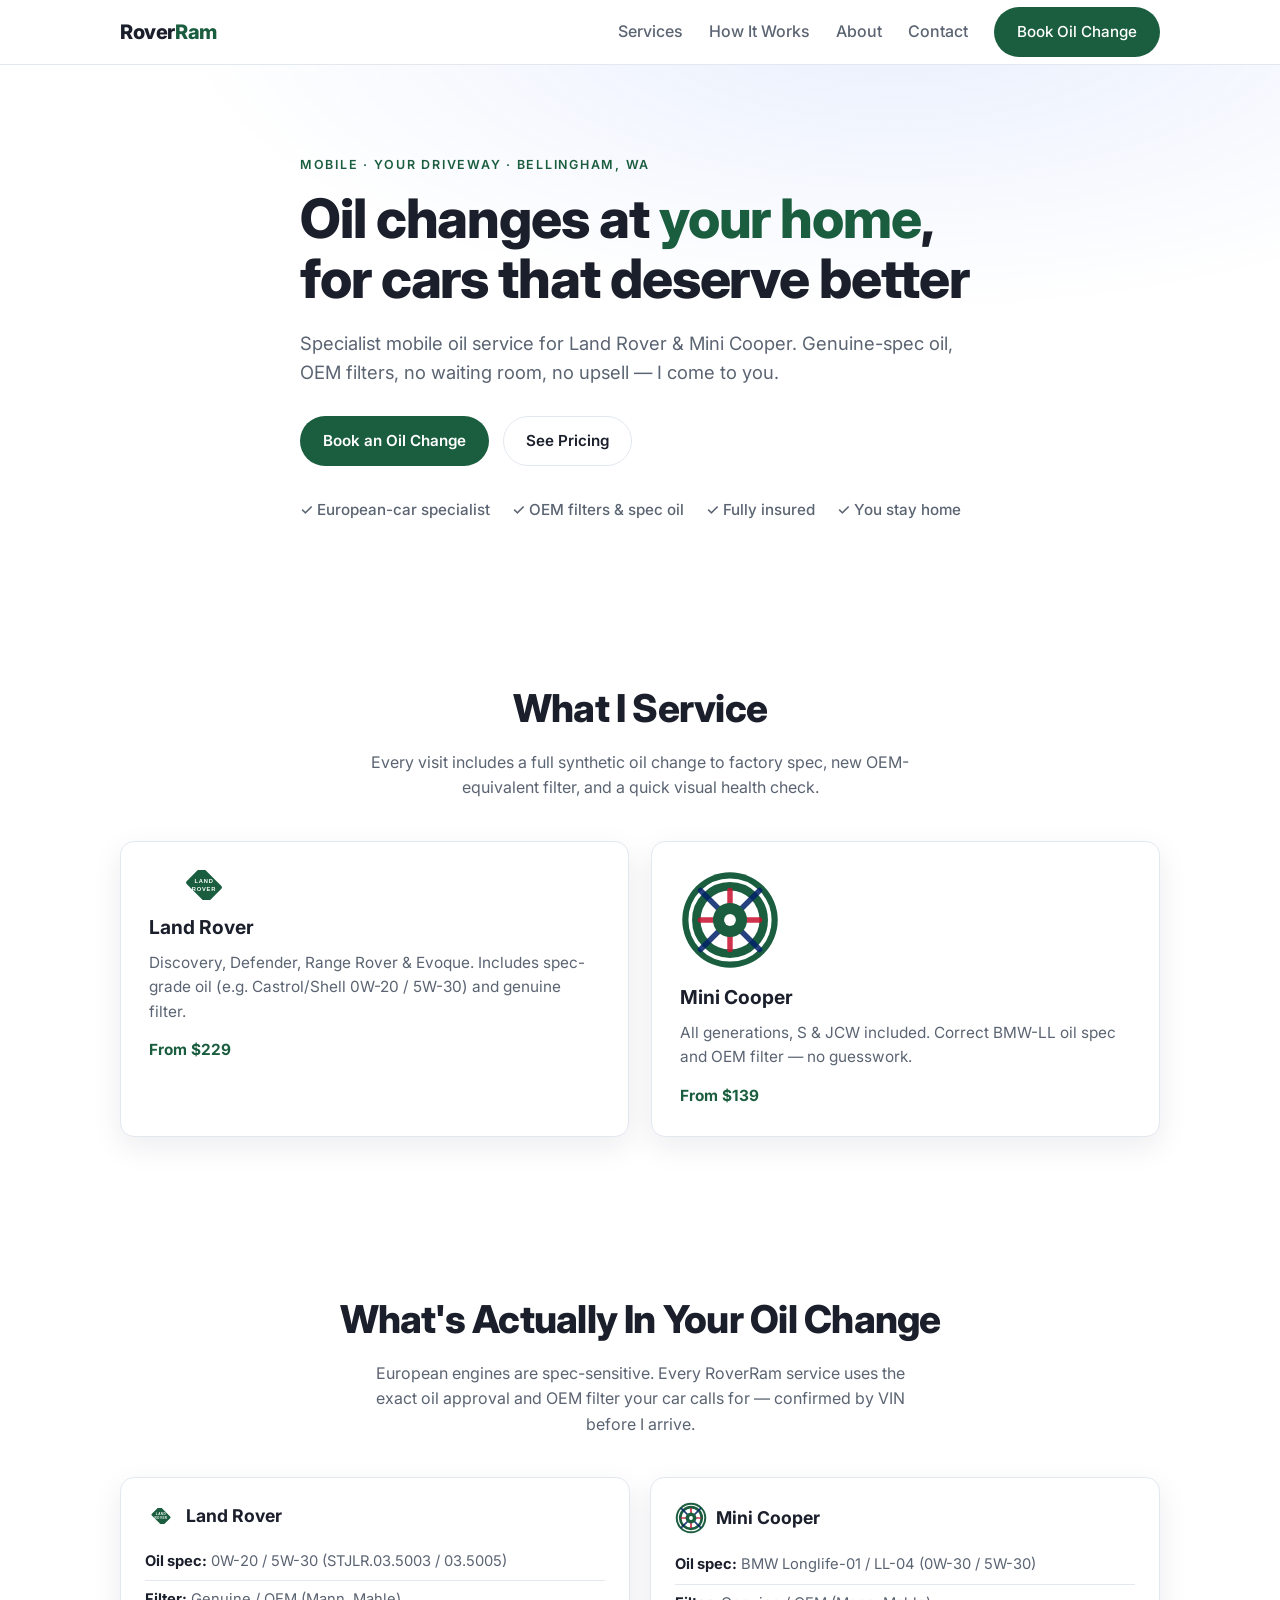
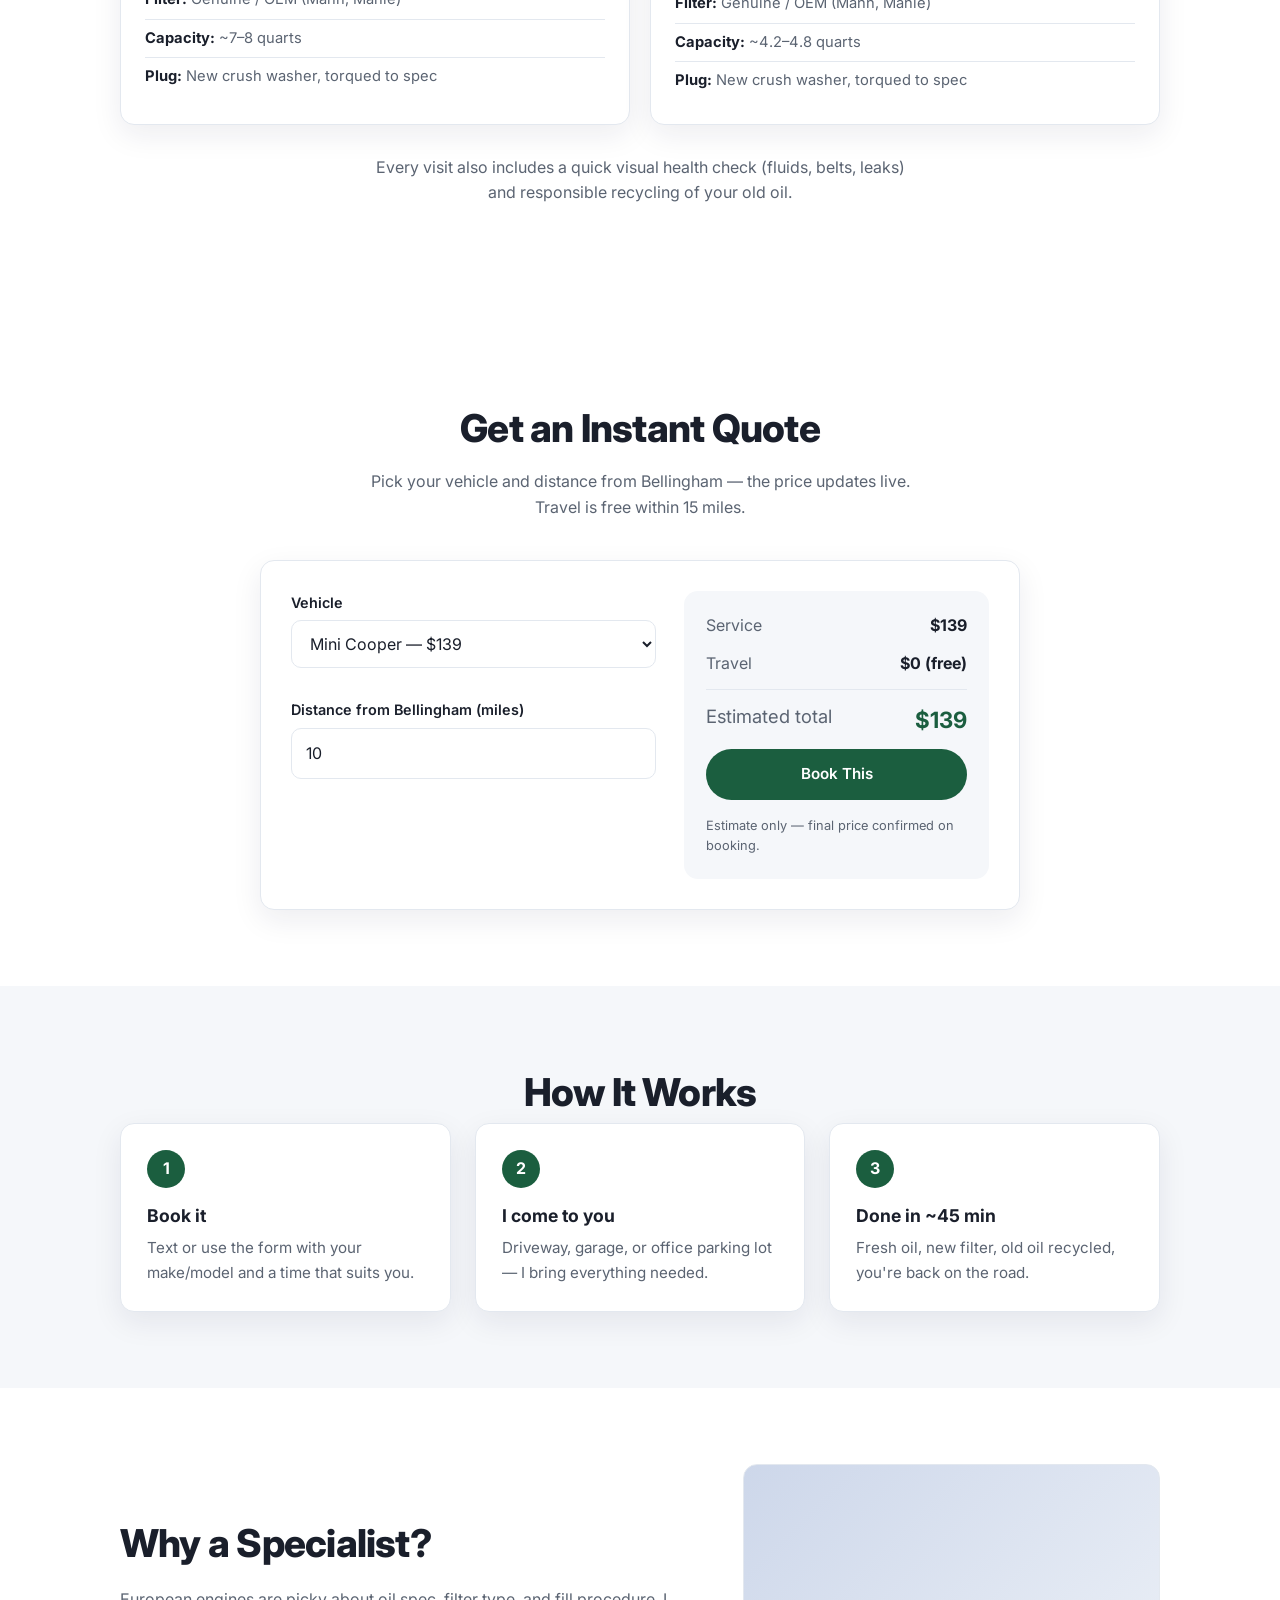
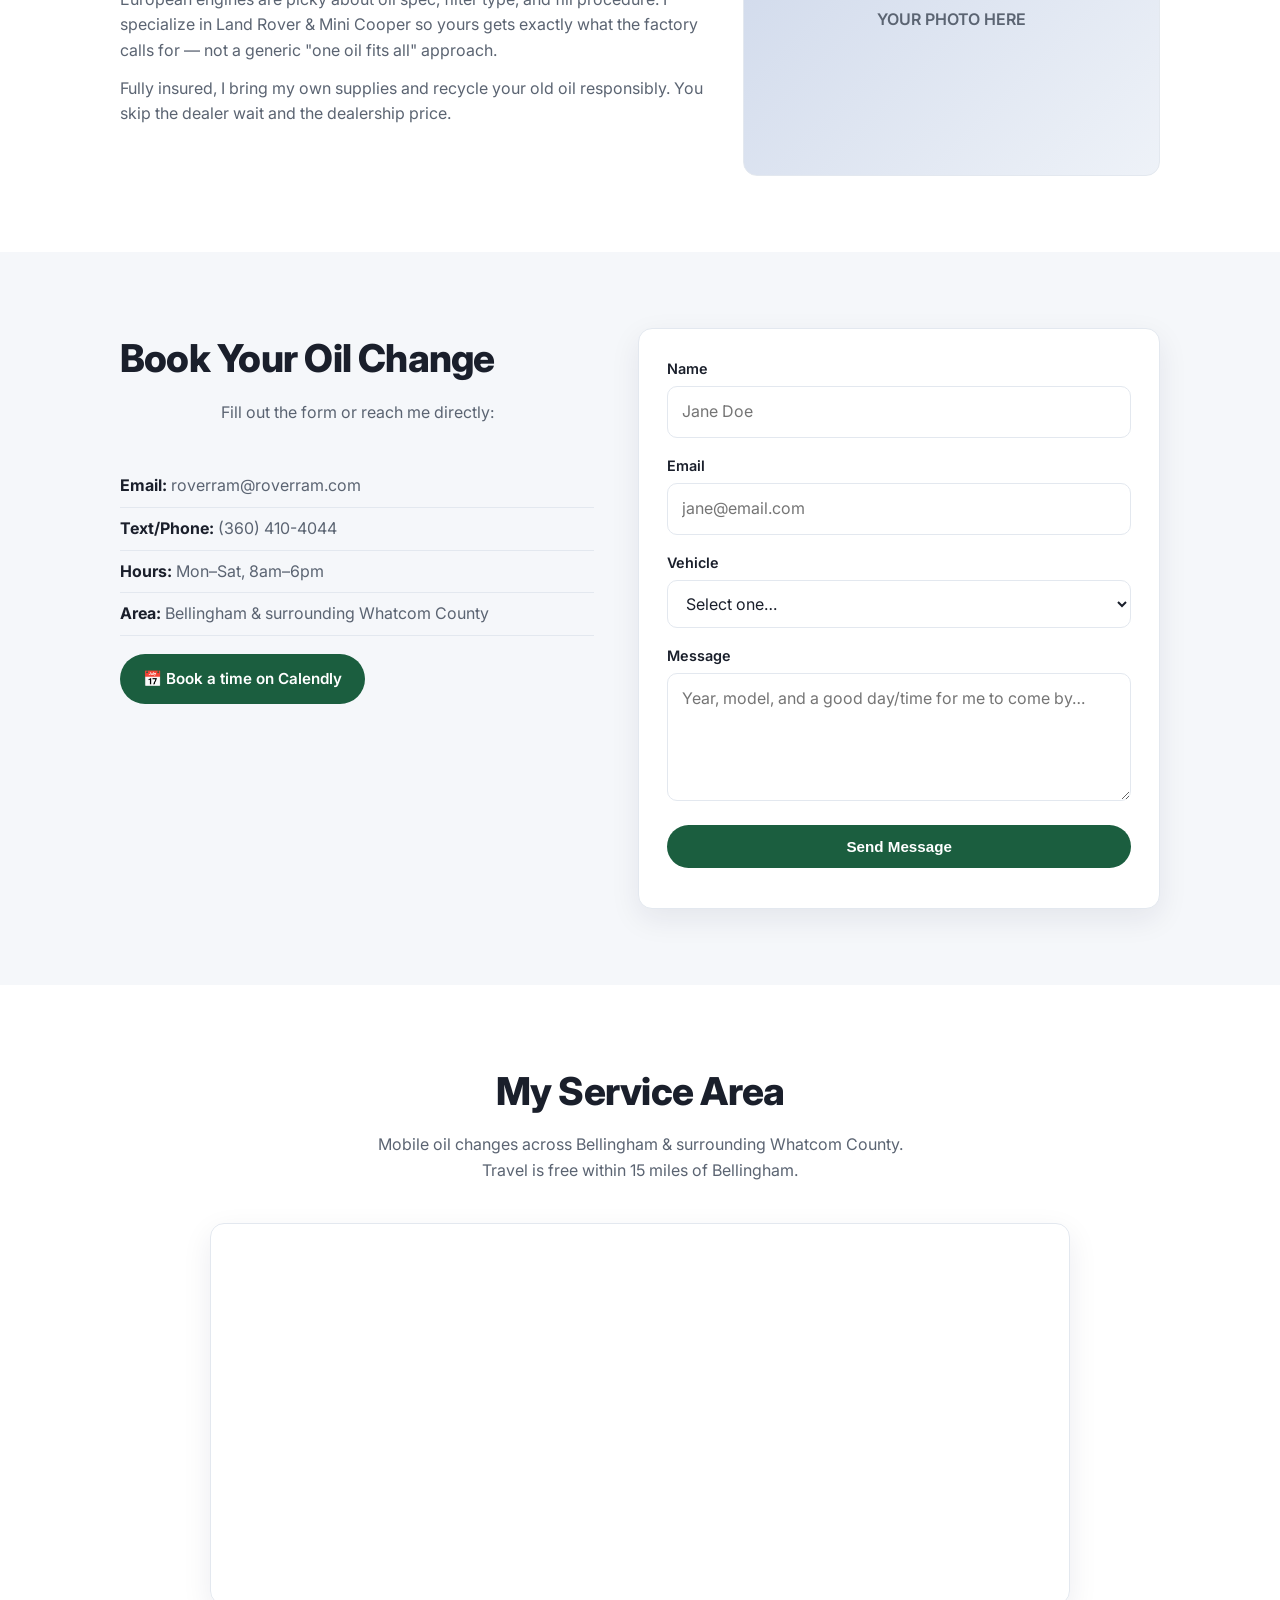
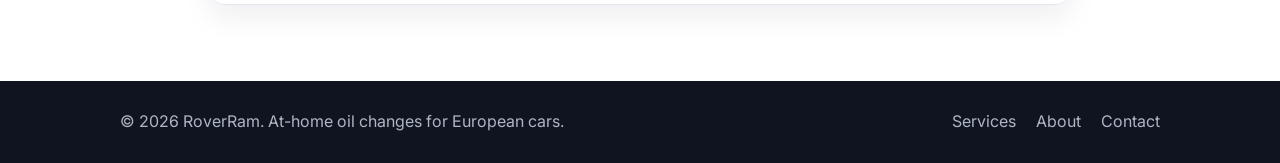
==== index.html @ b6294664 "Finish removing multi-vehicle discount" ====
<!DOCTYPE html>
<html lang="en">
<head>
  <meta charset="UTF-8" />
  <meta name="viewport" content="width=device-width, initial-scale=1.0" />
  <title>RoverRam — At-Home Oil Changes for European Cars</title>
  <meta name="description" content="RoverRam: mobile oil changes at your home or office. Specialists in Land Rover & Mini Cooper. Genuine-spec oil, OEM filters, fully insured." />
  <link rel="preconnect" href="https://fonts.googleapis.com" />
  <link rel="preconnect" href="https://fonts.gstatic.com" crossorigin />
  <link href="https://fonts.googleapis.com/css2?family=Inter:wght@400;500;600;700;800&display=swap" rel="stylesheet" />
  <link rel="stylesheet" href="assets/css/styles.css" />
</head>
<body>
  <!-- ===== Header / Nav ===== -->
  <header class="site-header" id="top">
    <nav class="nav container">
      <a href="#top" class="brand">Rover<span>Ram</span></a>
      <button class="nav-toggle" aria-label="Toggle menu" aria-expanded="false">
        <span></span><span></span><span></span>
      </button>
      <ul class="nav-links">
        <li><a href="#services">Services</a></li>
        <li><a href="#how">How It Works</a></li>
        <li><a href="#about">About</a></li>
        <li><a href="#contact">Contact</a></li>
        <li><a href="#contact" class="btn btn-primary nav-cta">Book Oil Change</a></li>
      </ul>
    </nav>
  </header>

  <!-- ===== Hero ===== -->
  <section class="hero">
    <div class="container hero-inner">
      <p class="eyebrow">Mobile · Your Driveway · Bellingham, WA</p>
      <h1>Oil changes at <span class="accent">your home</span>, for cars that deserve better</h1>
      <p class="lead">Specialist mobile oil service for Land Rover &amp; Mini Cooper. Genuine-spec oil, OEM filters, no waiting room, no upsell — I come to you.</p>
      <div class="hero-actions">
        <a href="#contact" class="btn btn-primary">Book an Oil Change</a>
        <a href="#services" class="btn btn-ghost">See Pricing</a>
      </div>
      <ul class="trust-row">
        <li>✓ European-car specialist</li>
        <li>✓ OEM filters &amp; spec oil</li>
        <li>✓ Fully insured</li>
        <li>✓ You stay home</li>
      </ul>
    </div>
  </section>

  <!-- ===== Services ===== -->
  <section id="services" class="section">
    <div class="container">
      <h2 class="section-title">What I Service</h2>
      <p class="section-sub">Every visit includes a full synthetic oil change to factory spec, new OEM-equivalent filter, and a quick visual health check.</p>
      <div class="cards">
        <article class="card">
          <div class="card-icon"><img src="assets/images/land-rover.svg" width="110" height="30" alt="" aria-hidden="true" /></div>
          <h3>Land Rover</h3>
          <p>Discovery, Defender, Range Rover &amp; Evoque. Includes spec-grade oil (e.g. Castrol/Shell 0W-20 / 5W-30) and genuine filter.</p>
          <p class="price">From $229</p>
        </article>
        <article class="card">
          <div class="card-icon"><img src="assets/images/mini-cooper.svg" width="100" height="100" alt="" aria-hidden="true" /></div>
          <h3>Mini Cooper</h3>
          <p>All generations, S &amp; JCW included. Correct BMW-LL oil spec and OEM filter — no guesswork.</p>
          <p class="price">From $139</p>
        </article>
      </div>
    </div>
  </section>

  <!-- ===== What's Included / Specs ===== -->
  <section id="specs" class="section">
    <div class="container">
      <h2 class="section-title">What's Actually In Your Oil Change</h2>
      <p class="section-sub">European engines are spec-sensitive. Every RoverRam service uses the exact oil approval and OEM filter your car calls for — confirmed by VIN before I arrive.</p>
      <div class="spec-grid">
        <div class="spec-card">
          <h3><img src="assets/images/land-rover.svg" width="32" height="16" alt="" aria-hidden="true" class="spec-logo" /> Land Rover</h3>
          <ul>
            <li><strong>Oil spec:</strong> 0W-20 / 5W-30 (STJLR.03.5003 / 03.5005)</li>
            <li><strong>Filter:</strong> Genuine / OEM (Mann, Mahle)</li>
            <li><strong>Capacity:</strong> ~7–8 quarts</li>
            <li><strong>Plug:</strong> New crush washer, torqued to spec</li>
          </ul>
        </div>
        <div class="spec-card">
          <h3><img src="assets/images/mini-cooper.svg" width="32" height="32" alt="" aria-hidden="true" class="spec-logo" /> Mini Cooper</h3>
          <ul>
            <li><strong>Oil spec:</strong> BMW Longlife-01 / LL-04 (0W-30 / 5W-30)</li>
            <li><strong>Filter:</strong> Genuine / OEM (Mann, Mahle)</li>
            <li><strong>Capacity:</strong> ~4.2–4.8 quarts</li>
            <li><strong>Plug:</strong> New crush washer, torqued to spec</li>
          </ul>
        </div>
      </div>
      <p class="section-sub" style="margin-top:30px">Every visit also includes a quick visual health check (fluids, belts, leaks) and responsible recycling of your old oil.</p>
    </div>
  </section>

  <!-- ===== Instant Quote ===== -->
  <section id="quote" class="section">
    <div class="container">
      <h2 class="section-title">Get an Instant Quote</h2>
      <p class="section-sub">Pick your vehicle and distance from Bellingham — the price updates live. Travel is free within 15 miles.</p>
      <div class="quote-box">
        <div class="quote-fields">
          <div class="field">
            <label for="qMake">Vehicle</label>
            <select id="qMake">
              <option value="mini">Mini Cooper — $139</option>
              <option value="landrover">Land Rover — $229</option>
            </select>
          </div>
          <div class="field">
            <label for="qMiles">Distance from Bellingham (miles)</label>
            <input type="number" id="qMiles" min="0" step="1" value="10" />
          </div>
        </div>
        <div class="quote-result">
          <div class="quote-line"><span>Service</span><span id="qService">$139</span></div>
          <div class="quote-line"><span>Travel</span><span id="qTravel">$0</span></div>
          <div class="quote-line quote-total"><span>Estimated total</span><span id="qTotal">$139</span></div>
          <a href="#contact" class="btn btn-primary full" id="qBook">Book This</a>
          <p class="quote-note">Estimate only — final price confirmed on booking.</p>
        </div>
      </div>
    </div>
  </section>

  <!-- ===== How It Works ===== -->
  <section id="how" class="section section-alt">
    <div class="container">
      <h2 class="section-title">How It Works</h2>
      <ol class="steps">
        <li><span class="step-num">1</span><h3>Book it</h3><p>Text or use the form with your make/model and a time that suits you.</p></li>
        <li><span class="step-num">2</span><h3>I come to you</h3><p>Driveway, garage, or office parking lot — I bring everything needed.</p></li>
        <li><span class="step-num">3</span><h3>Done in ~45 min</h3><p>Fresh oil, new filter, old oil recycled, you're back on the road.</p></li>
      </ol>
    </div>
  </section>

  <!-- ===== About ===== -->
  <section id="about" class="section">
    <div class="container about-inner">
      <div class="about-text">
        <h2 class="section-title left">Why a Specialist?</h2>
        <p>European engines are picky about oil spec, filter type, and fill procedure. I specialize in Land Rover &amp; Mini Cooper so yours gets exactly what the factory calls for — not a generic "one oil fits all" approach.</p>
        <p>Fully insured, I bring my own supplies and recycle your old oil responsibly. You skip the dealer wait and the dealership price.</p>
      </div>
      <div class="about-photo" aria-hidden="true">YOUR PHOTO HERE</div>
    </div>
  </section>

  <!-- ===== Contact ===== -->
  <section id="contact" class="section section-alt">
    <div class="container contact-inner">
      <div class="contact-info">
        <h2 class="section-title left">Book Your Oil Change</h2>
        <p class="section-sub">Fill out the form or reach me directly:</p>
        <ul class="contact-list">
          <li><strong>Email:</strong> roverram@roverram.com</li>
          <li><strong>Text/Phone:</strong> (360) 410-4044</li>
          <li><strong>Hours:</strong> Mon–Sat, 8am–6pm</li>
          <li><strong>Area:</strong> Bellingham &amp; surrounding Whatcom County</li>
        </ul>
        <a class="btn btn-primary book-btn" href="https://calendly.com/roverram-roverram/60mins" target="_blank" rel="noopener">📅 Book a time on Calendly</a>
      </div>

      <form class="contact-form" id="contactForm" name="contact" method="POST" action="/success.html" data-netlify="true" netlify-honeypot="bot-field" novalidate>
        <input type="hidden" name="form-name" value="contact" />
        <!-- Honeypot: hidden spam trap (Netlify bot-field). Humans never see/fill it. -->
        <div class="field hp" aria-hidden="true">
          <label for="bot-field">Leave this blank</label>
          <input type="text" id="bot-field" name="bot-field" tabindex="-1" autocomplete="off" />
        </div>
        <div class="field">
          <label for="name">Name</label>
          <input type="text" id="name" name="name" required placeholder="Jane Doe" />
        </div>
        <div class="field">
          <label for="email">Email</label>
          <input type="email" id="email" name="email" required placeholder="jane@email.com" />
        </div>
        <div class="field">
          <label for="service">Vehicle</label>
          <select id="service" name="service">
            <option value="">Select one…</option>
            <option>Land Rover</option>
            <option>Mini Cooper</option>
            <option>Audi</option>
            <option>Porsche</option>
            <option>Not sure / Other</option>
          </select>
        </div>
        <div class="field">
          <label for="message">Message</label>
          <textarea id="message" name="message" rows="4" required placeholder="Year, model, and a good day/time for me to come by…"></textarea>
        </div>
        <button type="submit" class="btn btn-primary full">Send Message</button>
        <p class="form-status" id="formStatus" role="status"></p>
      </form>
    </div>
  </section>

  <!-- ===== Service Area Map ===== -->
  <section class="section">
    <div class="container">
      <h2 class="section-title">My Service Area</h2>
      <p class="section-sub">Mobile oil changes across Bellingham &amp; surrounding Whatcom County. Travel is free within 15 miles of Bellingham.</p>
      <div class="map-wrap">
        <iframe
          title="RoverRam service area — Bellingham, WA"
          src="https://www.google.com/maps?q=Bellingham,+WA&z=10&output=embed"
          loading="lazy"
          referrerpolicy="no-referrer-when-downgrade"
          allowfullscreen>
        </iframe>
      </div>
    </div>
  </section>

  <!-- ===== Footer ===== -->
  <footer class="site-footer">
    <div class="container footer-inner">
      <p>© <span id="year"></span> RoverRam. At-home oil changes for European cars.</p>
      <ul class="footer-links">
        <li><a href="#services">Services</a></li>
        <li><a href="#about">About</a></li>
        <li><a href="#contact">Contact</a></li>
      </ul>
    </div>
  </footer>

  <script src="assets/js/main.js"></script>
</body>
</html>
---- assets/css/styles.css ----
/* =========================================================
   Config — change these to rebrand the whole site at once
   ========================================================= */
:root {
  --bg: #ffffff;
  --bg-alt: #f5f7fa;
  --text: #1a1f2b;
  --muted: #5b6472;
  --accent: #1b5e3f;        /* British racing green — primary brand color */
  --accent-dark: #14432d;
  --border: #e3e8ef;
  --radius: 14px;
  --shadow: 0 10px 30px rgba(20, 30, 60, 0.08);
  --maxw: 1080px;
}

/* ===================== Base ===================== */
* { box-sizing: border-box; margin: 0; padding: 0; }
html { scroll-behavior: smooth; }
body {
  font-family: 'Inter', system-ui, -apple-system, Segoe UI, Roboto, sans-serif;
  color: var(--text);
  background: var(--bg);
  line-height: 1.6;
  -webkit-font-smoothing: antialiased;
}
.container { width: 100%; max-width: var(--maxw); margin: 0 auto; padding: 0 20px; }
a { color: inherit; text-decoration: none; }
img { max-width: 100%; display: block; }

/* Honeypot — visually hidden, traps spam bots */
.field.hp { position: absolute; left: -9999px; width: 1px; height: 1px; overflow: hidden; }
.btn {
  display: inline-block;
  padding: 12px 22px;
  border-radius: 999px;
  font-weight: 600;
  font-size: 0.95rem;
  cursor: pointer;
  border: 1px solid transparent;
  transition: transform .15s ease, background .15s ease, box-shadow .15s ease;
}
.btn:hover { transform: translateY(-1px); }
.btn-primary { background: var(--accent); color: #fff; }
.btn-primary:hover { background: var(--accent-dark); }
.btn-ghost { background: transparent; border-color: var(--border); color: var(--text); }
.btn-ghost:hover { border-color: var(--accent); color: var(--accent); }
.btn.full { width: 100%; text-align: center; }

/* ===================== Header / Nav ===================== */
.site-header {
  position: sticky; top: 0; z-index: 50;
  background: rgba(255,255,255,0.85);
  backdrop-filter: blur(10px);
  border-bottom: 1px solid var(--border);
}
.nav { display: flex; align-items: center; justify-content: space-between; height: 64px; }
.brand { font-weight: 800; font-size: 1.25rem; letter-spacing: -0.02em; }
.brand span { color: var(--accent); }
.nav-links { display: flex; align-items: center; gap: 26px; list-style: none; }
.nav-links a { font-weight: 500; color: var(--muted); }
.nav-links a:hover { color: var(--text); }
.nav-cta { color: #fff !important; }
.nav-toggle { display: none; flex-direction: column; gap: 5px; background: none; border: 0; cursor: pointer; padding: 8px; }
.nav-toggle span { width: 24px; height: 2px; background: var(--text); border-radius: 2px; transition: .2s; }

/* ===================== Hero ===================== */
.hero {
  padding: 90px 0 80px;
  background: radial-gradient(1200px 500px at 70% -10%, rgba(37,99,235,0.10), transparent 60%), var(--bg);
}
.hero-inner { max-width: 720px; }
.eyebrow { text-transform: uppercase; letter-spacing: .14em; font-size: .78rem; font-weight: 600; color: var(--accent); margin-bottom: 14px; }
.hero h1 { font-size: clamp(2.1rem, 5vw, 3.4rem); line-height: 1.1; letter-spacing: -0.02em; font-weight: 800; }
.hero h1 .accent { color: var(--accent); }
.lead { font-size: 1.15rem; color: var(--muted); margin: 20px 0 28px; }
.hero-actions { display: flex; gap: 14px; flex-wrap: wrap; }
.trust-row { display: flex; gap: 22px; flex-wrap: wrap; list-style: none; margin-top: 32px; color: var(--muted); font-weight: 500; font-size: .95rem; }

/* ===================== Sections ===================== */
.section { padding: 76px 0; }
.section-alt { background: var(--bg-alt); }
.section-title { font-size: clamp(1.7rem, 3.5vw, 2.4rem); font-weight: 800; letter-spacing: -0.02em; text-align: center; }
.section-title.left { text-align: left; }
.section-sub { text-align: center; color: var(--muted); margin: 10px auto 40px; max-width: 560px; }

/* ===================== Cards ===================== */
.cards { display: grid; grid-template-columns: repeat(auto-fit, minmax(250px, 1fr)); gap: 22px; }
.card {
  background: var(--bg); border: 1px solid var(--border); border-radius: var(--radius);
  padding: 28px; box-shadow: var(--shadow); transition: transform .15s ease;
}
.card:hover { transform: translateY(-4px); }
.card-icon { font-size: 1.8rem; margin-bottom: 12px; }
.card h3 { font-size: 1.2rem; margin-bottom: 8px; }
.card p { color: var(--muted); font-size: .96rem; }
.card .price { margin-top: 14px; font-weight: 700; color: var(--accent); }

/* ===================== Specs ===================== */
.spec-grid { display: grid; grid-template-columns: repeat(auto-fit, minmax(240px, 1fr)); gap: 20px; }
.spec-card { background: var(--bg); border: 1px solid var(--border); border-radius: var(--radius); padding: 24px; box-shadow: var(--shadow); }
.spec-card h3 { font-size: 1.1rem; margin-bottom: 12px; display: flex; align-items: center; gap: 9px; }
.spec-card h3 .spec-logo { flex-shrink: 0; }
.spec-card ul { list-style: none; }
.spec-card li { padding: 7px 0; border-bottom: 1px solid var(--border); font-size: .92rem; color: var(--muted); }
.spec-card li:last-child { border-bottom: 0; }
.spec-card strong { color: var(--text); }

/* ===================== Quote ===================== */
.quote-box {
  display: grid; grid-template-columns: 1.2fr 1fr; gap: 28px;
  max-width: 760px; margin: 0 auto;
  background: var(--bg); border: 1px solid var(--border); border-radius: var(--radius);
  padding: 30px; box-shadow: var(--shadow);
}
.quote-fields { display: flex; flex-direction: column; gap: 14px; }
.field-check { display: flex; align-items: center; gap: 10px; }
.field-check input { width: auto; }
.field-check label { margin: 0; font-weight: 500; }
.quote-result { background: var(--bg-alt); border-radius: var(--radius); padding: 22px; display: flex; flex-direction: column; gap: 12px; }
.quote-line { display: flex; justify-content: space-between; font-size: 1rem; color: var(--muted); }
.quote-line span:last-child { font-weight: 700; color: var(--text); }
.quote-total { border-top: 1px solid var(--border); padding-top: 12px; font-size: 1.15rem; }
.quote-total span:last-child { color: var(--accent); font-size: 1.4rem; }
.quote-note { font-size: .8rem; color: var(--muted); margin-top: 4px; }

.book-btn { display: inline-block; margin-top: 18px; }

/* ===================== Map ===================== */
.map-wrap { max-width: 860px; margin: 0 auto; border-radius: var(--radius); overflow: hidden; box-shadow: var(--shadow); border: 1px solid var(--border); }
.map-wrap iframe { display: block; width: 100%; height: 380px; border: 0; }
.steps { list-style: none; display: grid; grid-template-columns: repeat(auto-fit, minmax(220px, 1fr)); gap: 24px; counter-reset: step; }
.steps li { background: var(--bg); border: 1px solid var(--border); border-radius: var(--radius); padding: 26px; box-shadow: var(--shadow); }
.step-num { display: inline-flex; align-items: center; justify-content: center; width: 38px; height: 38px; border-radius: 50%; background: var(--accent); color: #fff; font-weight: 700; margin-bottom: 14px; }
.steps h3 { font-size: 1.1rem; margin-bottom: 6px; }
.steps p { color: var(--muted); font-size: .95rem; }

/* ===================== About ===================== */
.about-inner { display: grid; grid-template-columns: 1.4fr 1fr; gap: 40px; align-items: center; }
.about-text p { color: var(--muted); margin-top: 12px; }
.about-photo { aspect-ratio: 4/3; border-radius: var(--radius); background: linear-gradient(135deg, #cdd7ea, #eef2f8); border: 1px solid var(--border); display: flex; align-items: center; justify-content: center; color: var(--muted); font-weight: 600; }

/* ===================== Contact ===================== */
.contact-inner { display: grid; grid-template-columns: 1fr 1.1fr; gap: 44px; align-items: start; }
.contact-list { list-style: none; margin-top: 18px; }
.contact-list li { padding: 8px 0; border-bottom: 1px solid var(--border); color: var(--muted); }
.contact-list strong { color: var(--text); }
.contact-form { background: var(--bg); border: 1px solid var(--border); border-radius: var(--radius); padding: 28px; box-shadow: var(--shadow); }
.field { margin-bottom: 16px; }
.field label { display: block; font-weight: 600; font-size: .9rem; margin-bottom: 6px; }
.field input, .field select, .field textarea {
  width: 100%; padding: 12px 14px; border: 1px solid var(--border); border-radius: 10px;
  font: inherit; color: var(--text); background: #fff; transition: border-color .15s ease, box-shadow .15s ease;
}
.field input:focus, .field select:focus, .field textarea:focus { outline: none; border-color: var(--accent); box-shadow: 0 0 0 3px rgba(37,99,235,0.15); }
.form-status { margin-top: 12px; font-size: .9rem; font-weight: 600; }
.form-status.ok { color: #15803d; }
.form-status.err { color: #b91c1c; }

/* ===================== Footer ===================== */
.site-footer { background: #0f1420; color: #aeb6c4; padding: 28px 0; }
.footer-inner { display: flex; justify-content: space-between; align-items: center; flex-wrap: wrap; gap: 12px; }
.footer-links { list-style: none; display: flex; gap: 20px; }
.footer-links a:hover { color: #fff; }

/* ===================== Responsive ===================== */
@media (max-width: 820px) {
  .nav-toggle { display: flex; }
  .nav-links {
    position: absolute; top: 64px; left: 0; right: 0;
    background: #fff; flex-direction: column; align-items: stretch; gap: 0;
    border-bottom: 1px solid var(--border); padding: 10px 20px 20px;
    transform: translateY(-120%); transition: transform .25s ease; box-shadow: var(--shadow);
  }
  .nav-links.open { transform: translateY(0); }
  .nav-links li { padding: 10px 0; }
  .nav-cta { text-align: center; }
  .quote-box { grid-template-columns: 1fr; }
  .about-photo { order: -1; }
}
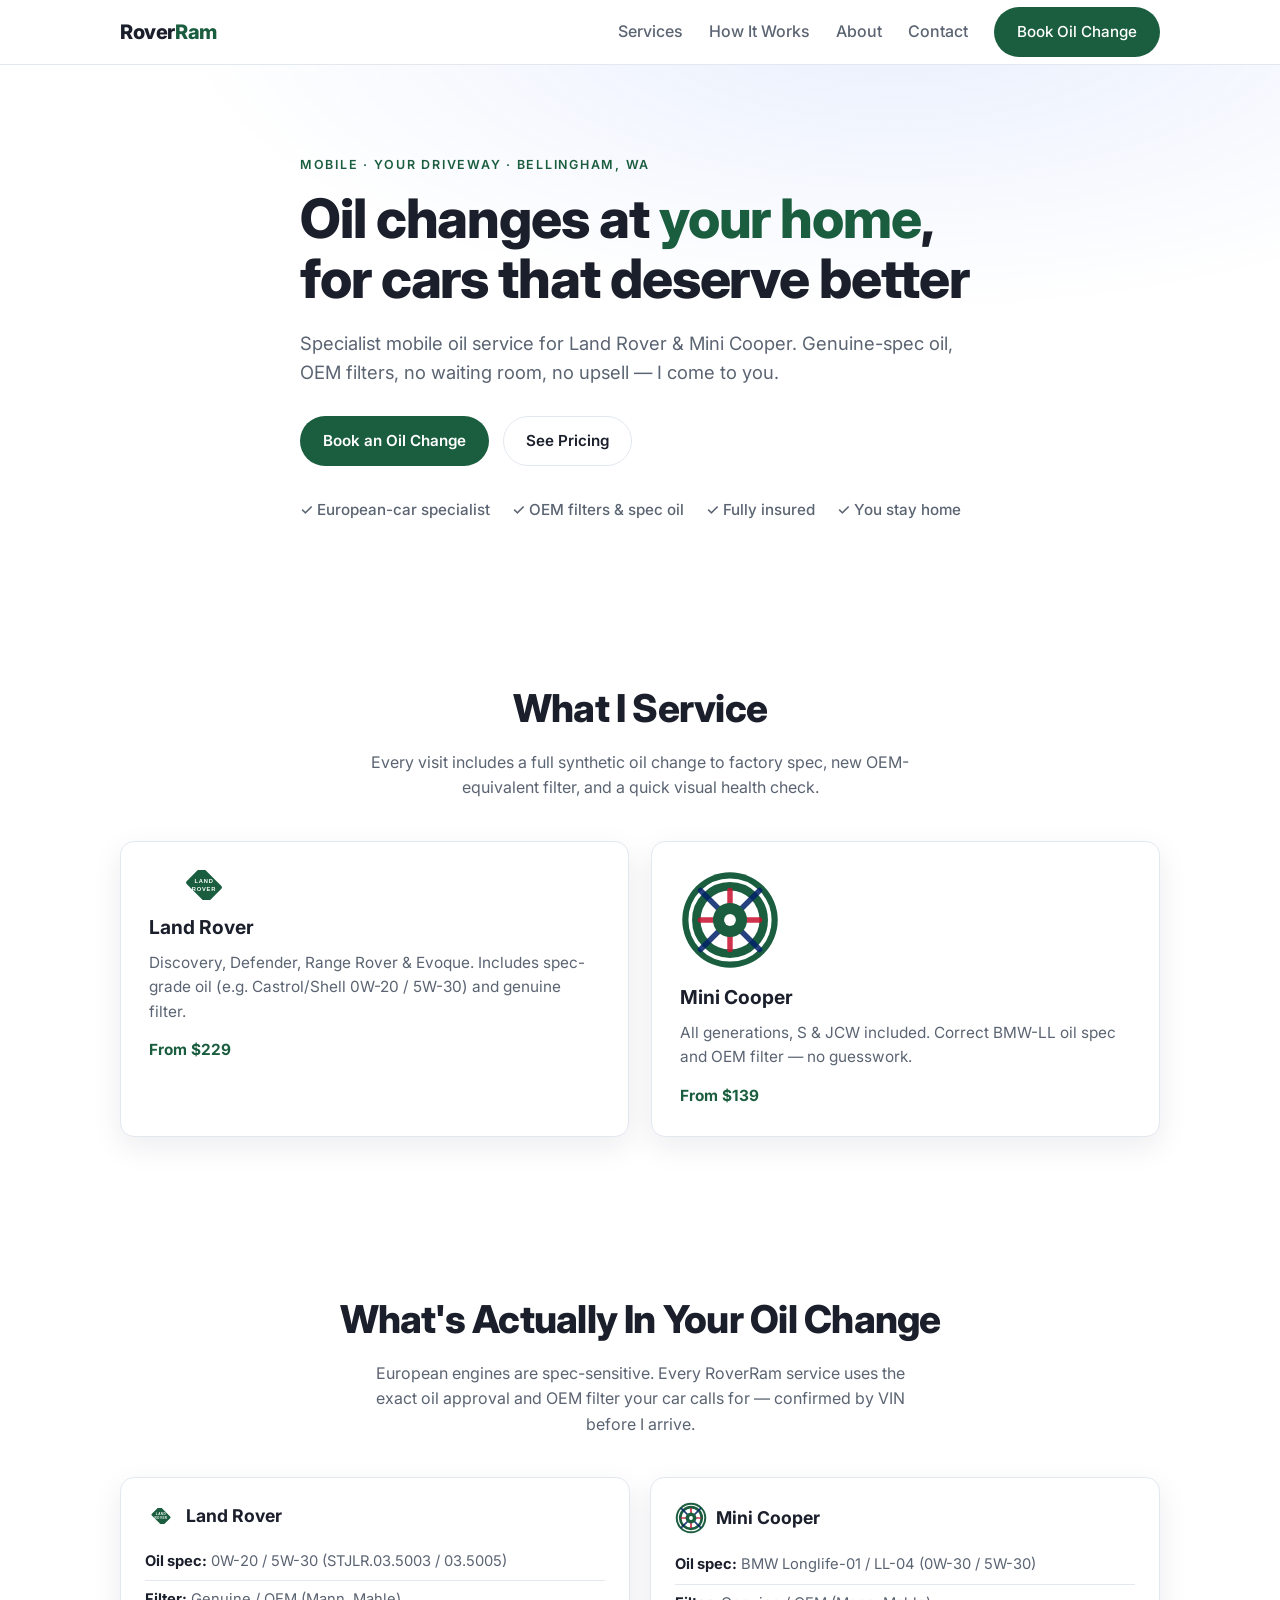
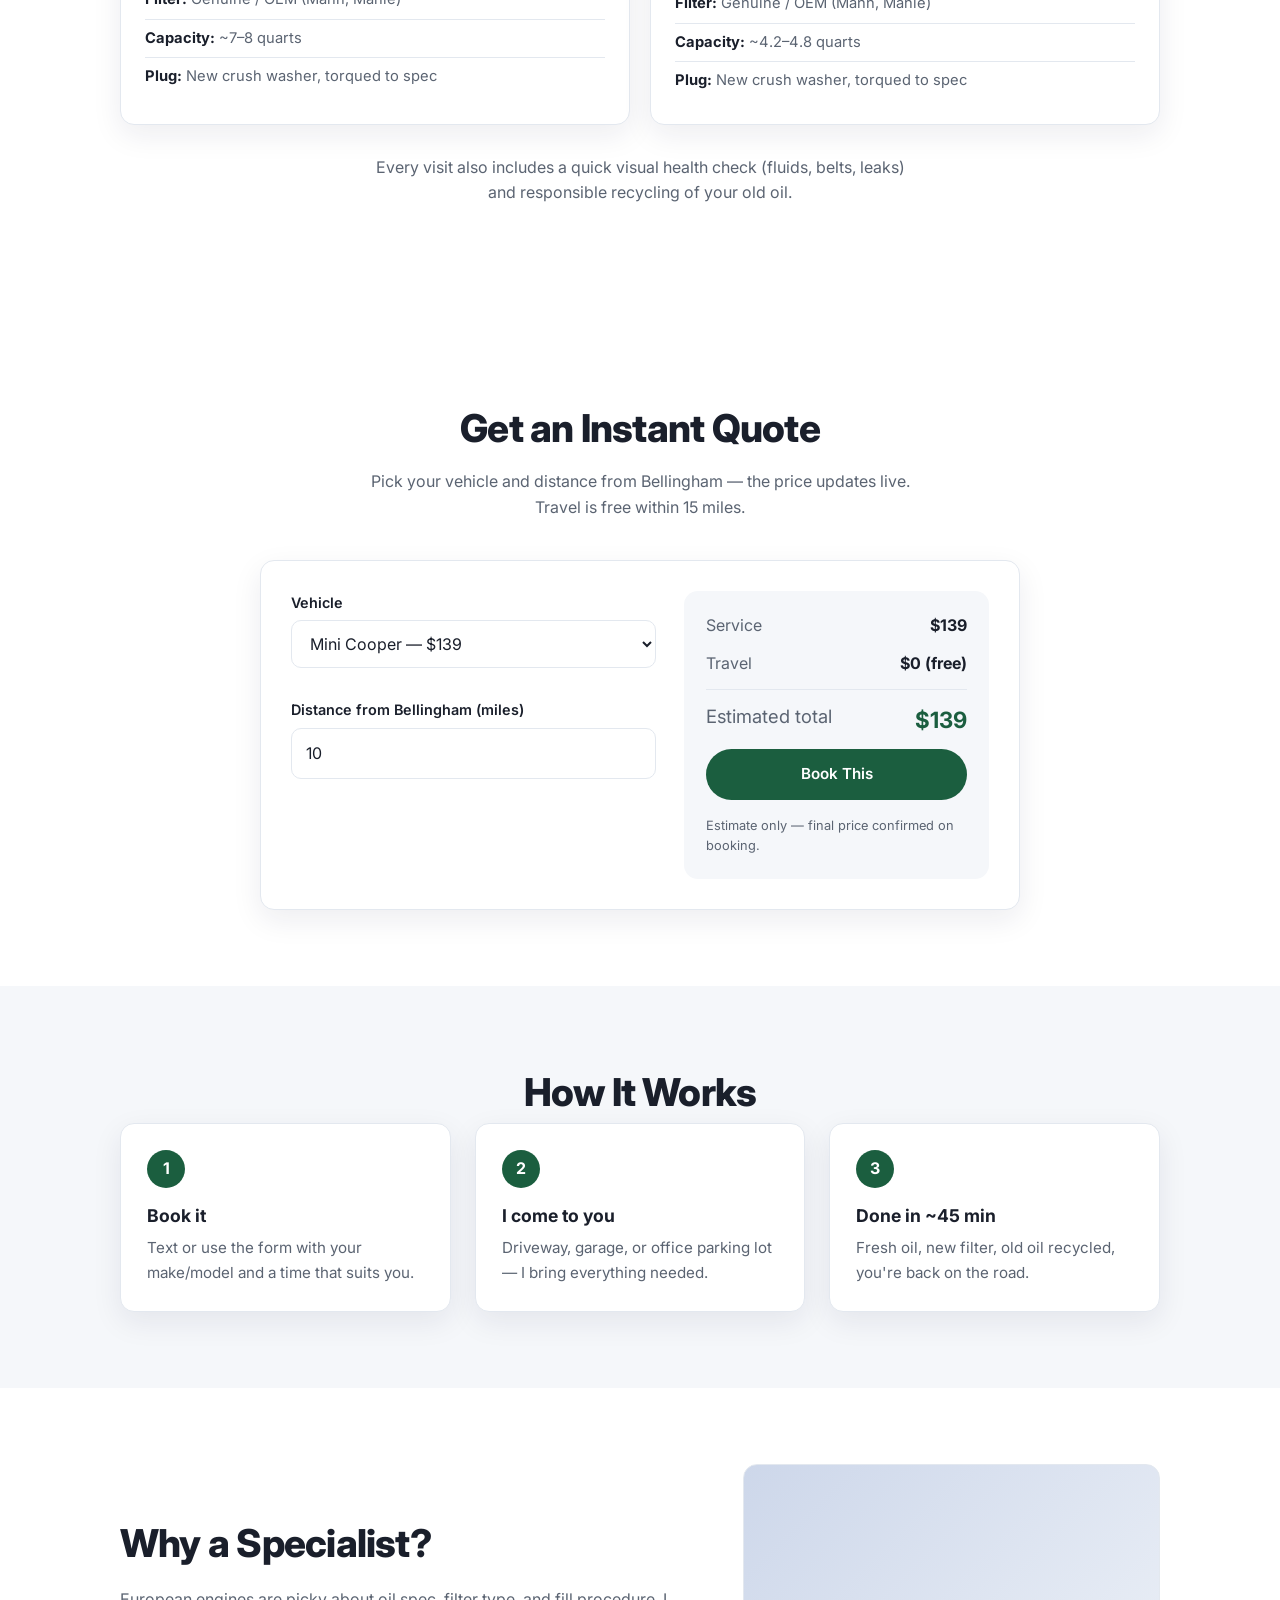
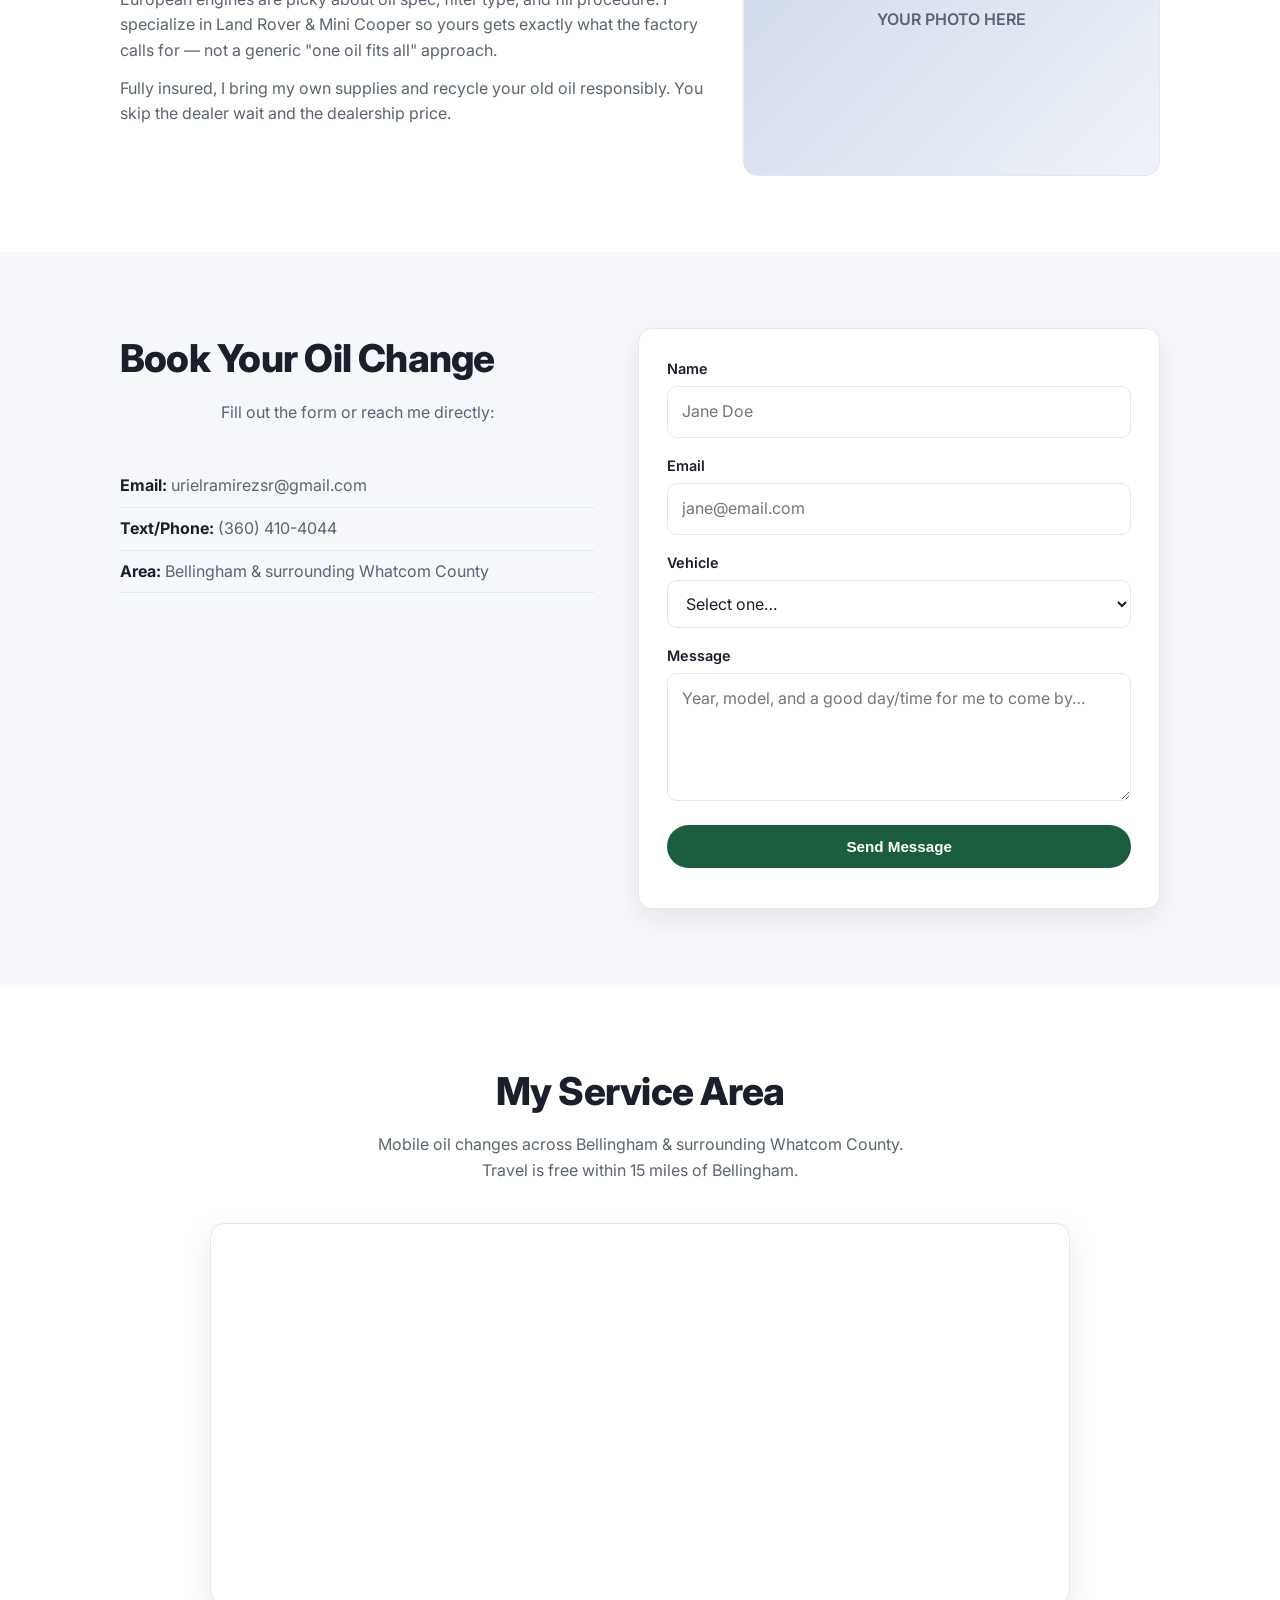
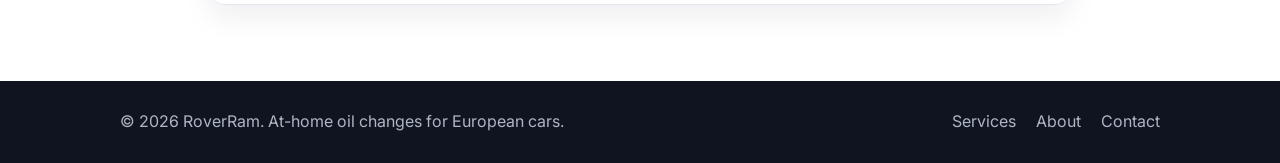
==== commit 04f1985d: "Drop hours, remove Calendly, change contact email to urielramirezsr@gmail.com" ====
--- a/index.html
+++ b/index.html
@@ -159,12 +159,10 @@
         <h2 class="section-title left">Book Your Oil Change</h2>
         <p class="section-sub">Fill out the form or reach me directly:</p>
         <ul class="contact-list">
-          <li><strong>Email:</strong> roverram@roverram.com</li>
+          <li><strong>Email:</strong> urielramirezsr@gmail.com</li>
           <li><strong>Text/Phone:</strong> (360) 410-4044</li>
-          <li><strong>Hours:</strong> Mon–Sat, 8am–6pm</li>
           <li><strong>Area:</strong> Bellingham &amp; surrounding Whatcom County</li>
         </ul>
-        <a class="btn btn-primary book-btn" href="https://calendly.com/roverram-roverram/60mins" target="_blank" rel="noopener">📅 Book a time on Calendly</a>
       </div>
 
       <form class="contact-form" id="contactForm" name="contact" method="POST" action="/success.html" data-netlify="true" netlify-honeypot="bot-field" novalidate>
--- a/assets/css/styles.css
+++ b/assets/css/styles.css
@@ -124,8 +124,6 @@
 .quote-total span:last-child { color: var(--accent); font-size: 1.4rem; }
 .quote-note { font-size: .8rem; color: var(--muted); margin-top: 4px; }
 
-.book-btn { display: inline-block; margin-top: 18px; }
-
 /* ===================== Map ===================== */
 .map-wrap { max-width: 860px; margin: 0 auto; border-radius: var(--radius); overflow: hidden; box-shadow: var(--shadow); border: 1px solid var(--border); }
 .map-wrap iframe { display: block; width: 100%; height: 380px; border: 0; }
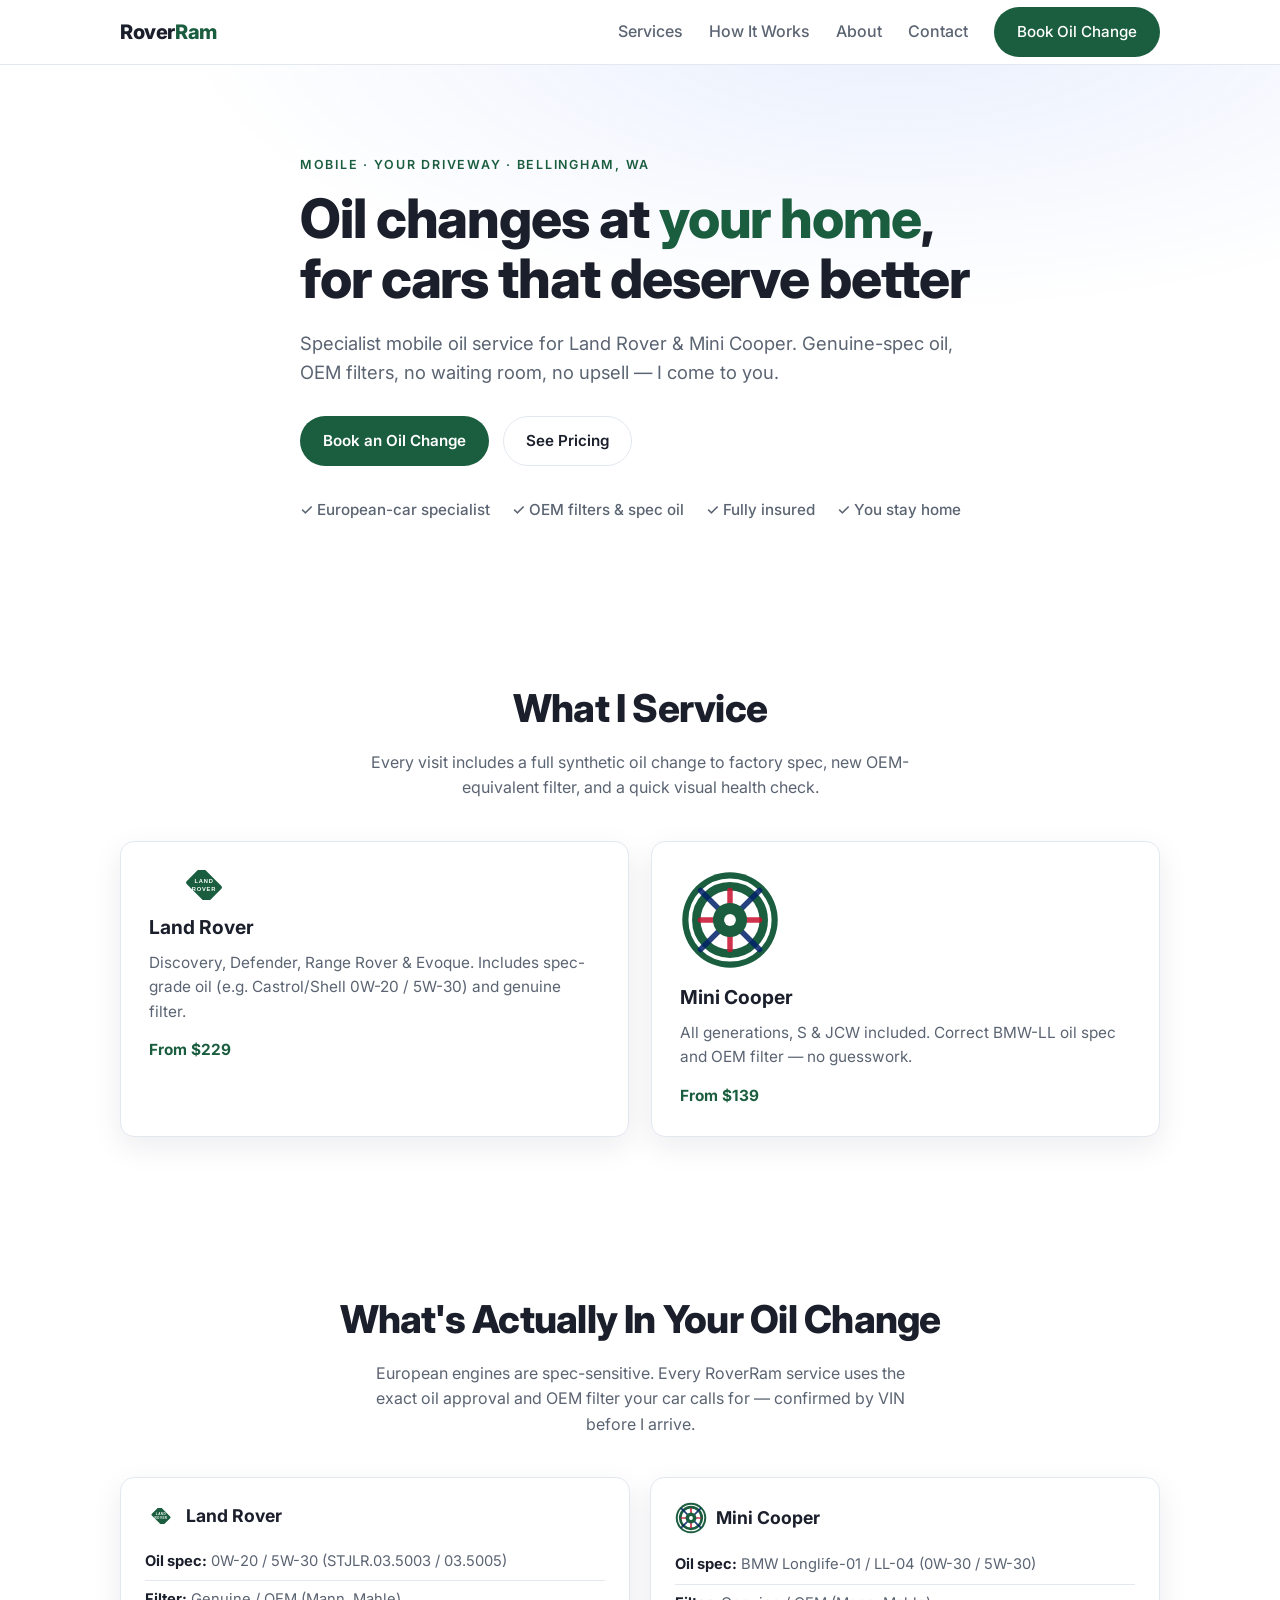
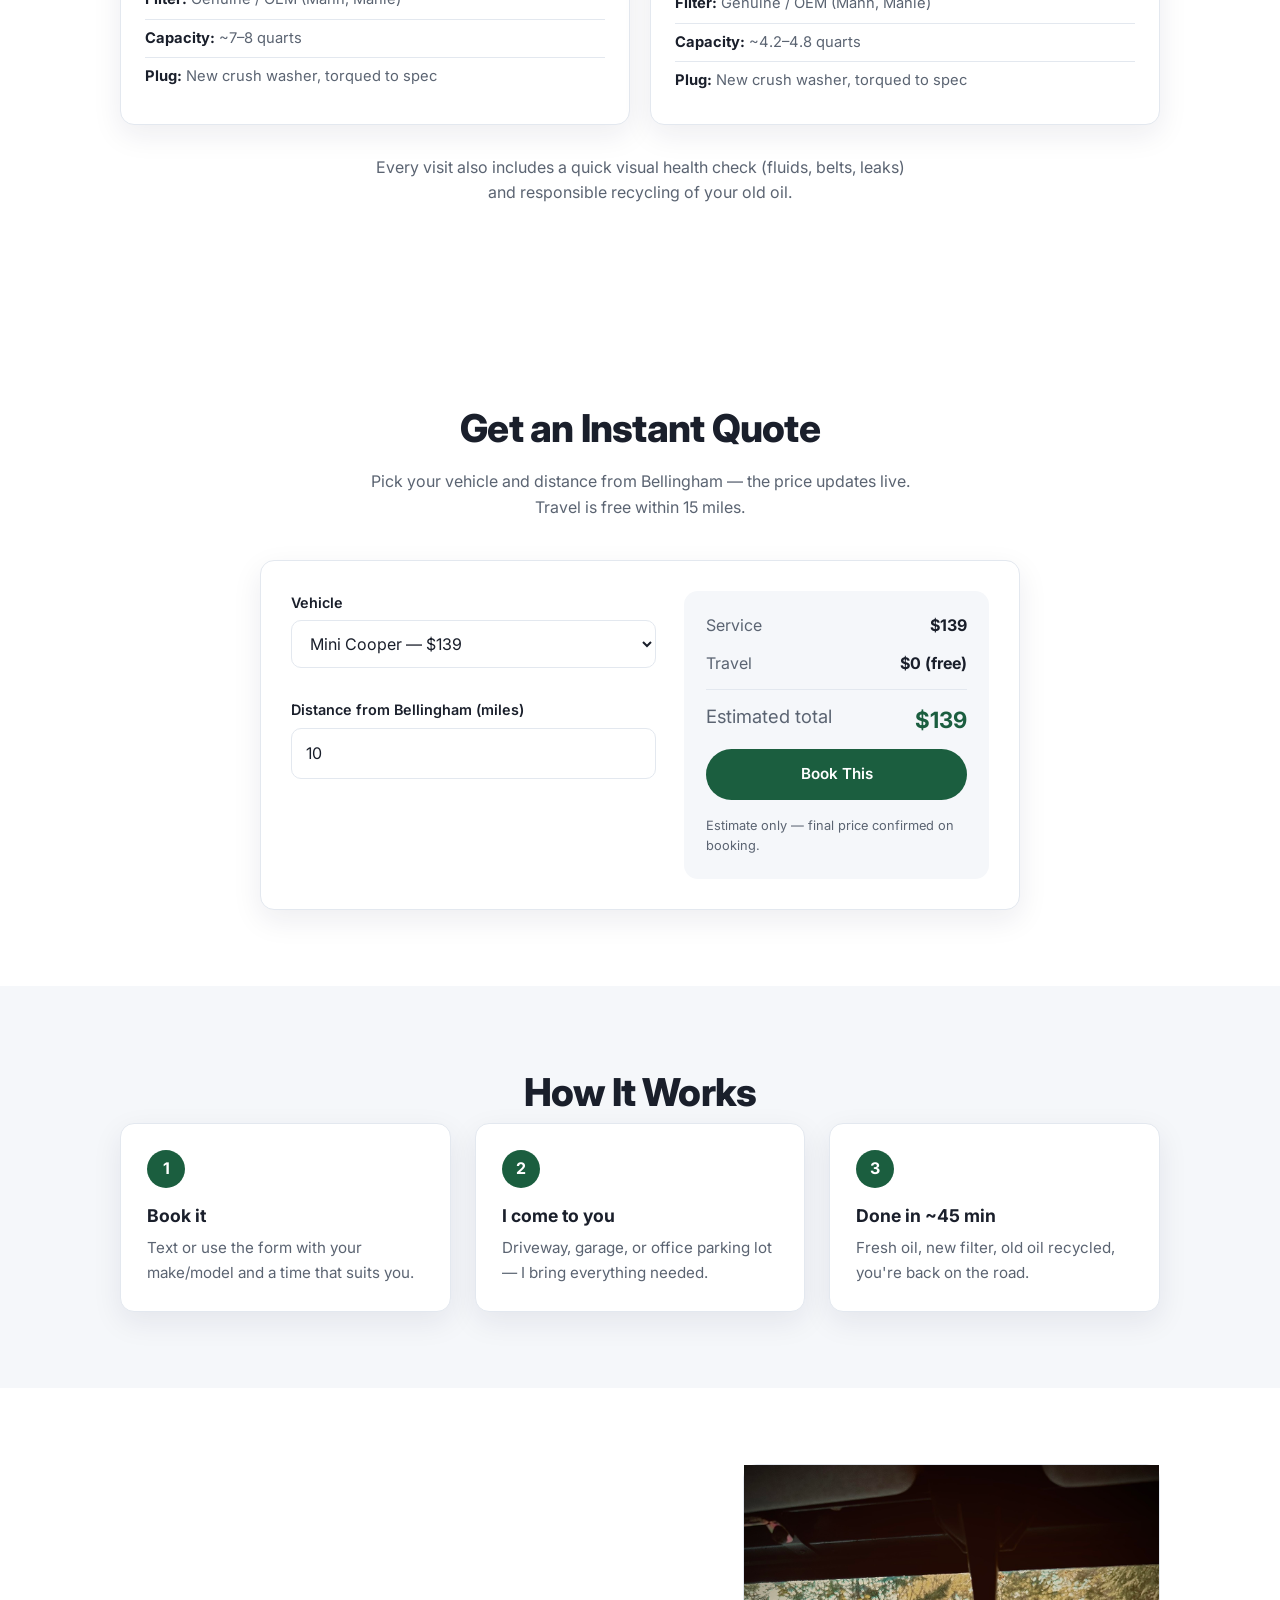
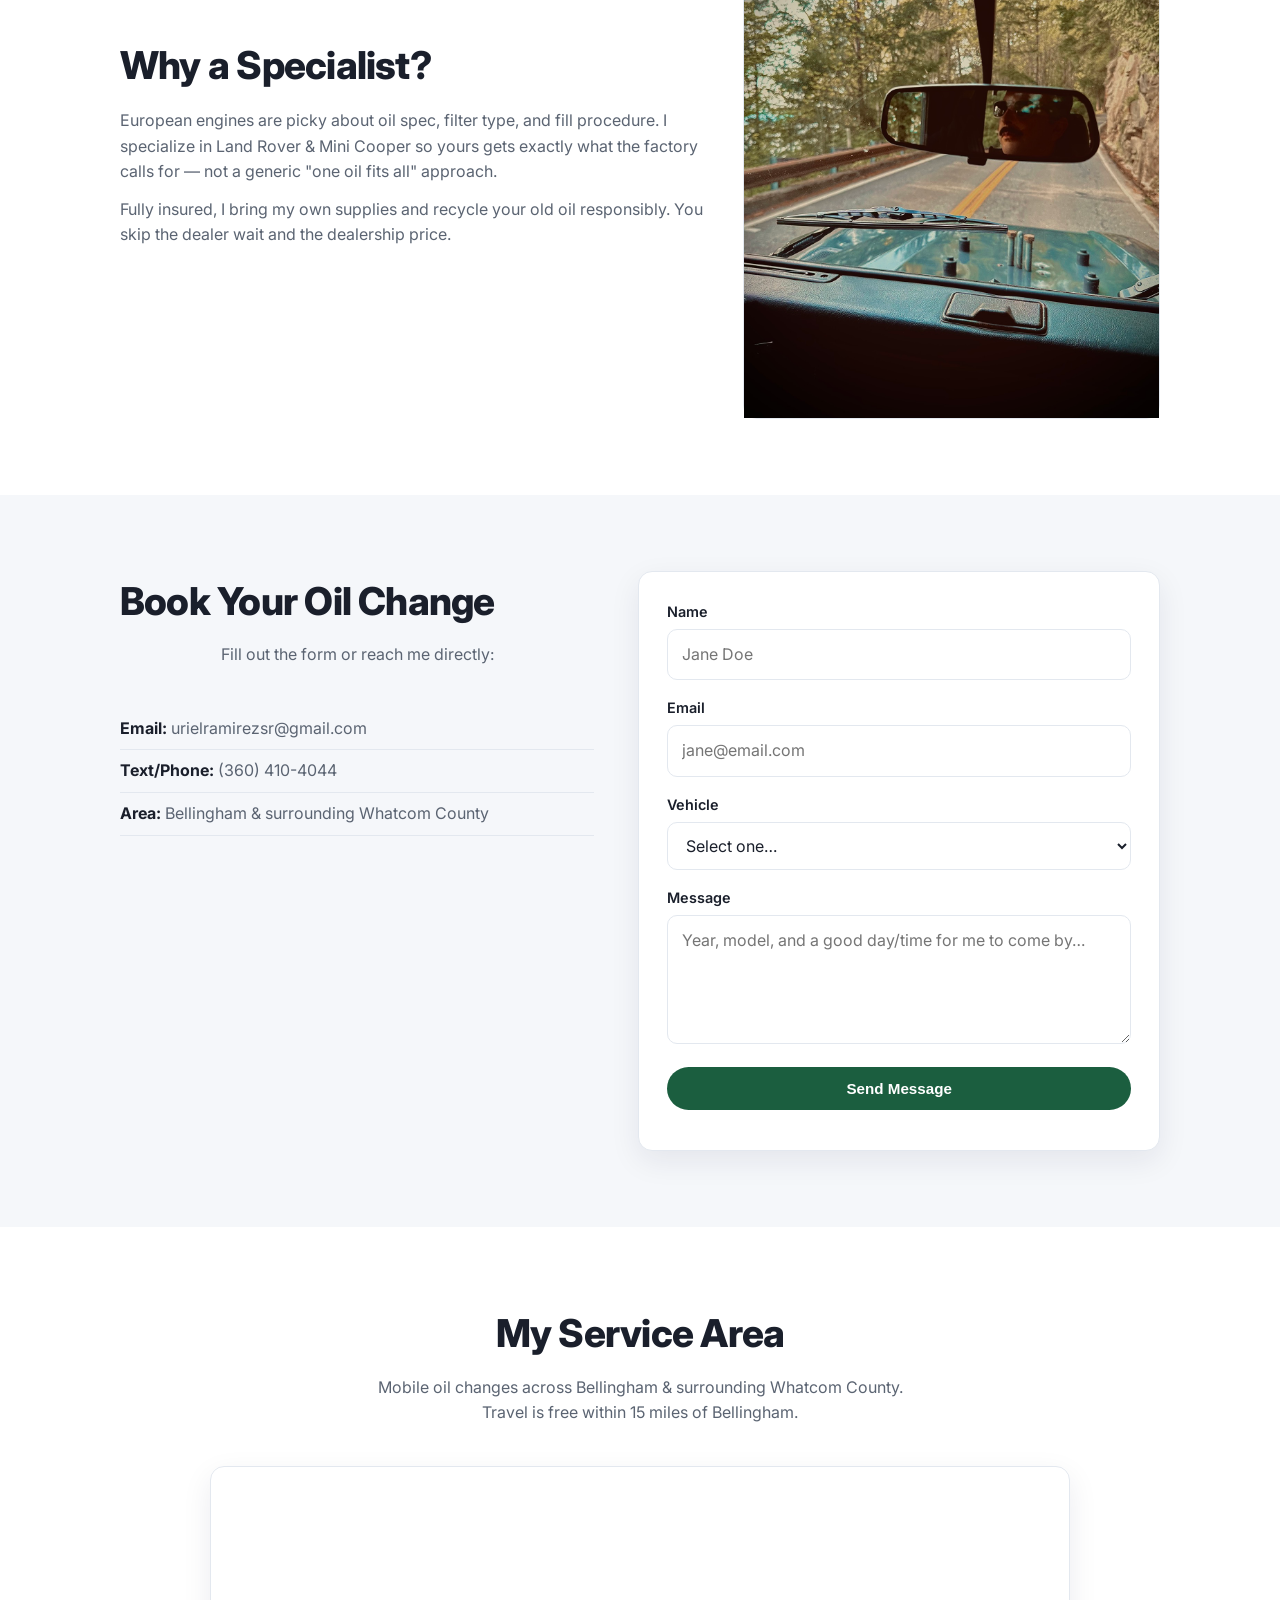
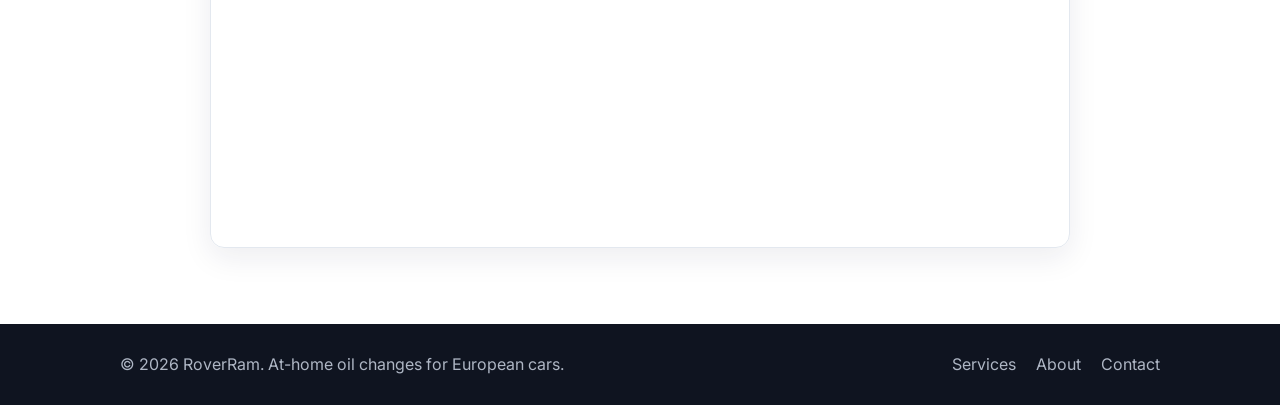
==== commit 921c45f8: "Add real About photo (converted from HEIC)" ====
--- a/index.html
+++ b/index.html
@@ -148,7 +148,7 @@
         <p>European engines are picky about oil spec, filter type, and fill procedure. I specialize in Land Rover &amp; Mini Cooper so yours gets exactly what the factory calls for — not a generic "one oil fits all" approach.</p>
         <p>Fully insured, I bring my own supplies and recycle your old oil responsibly. You skip the dealer wait and the dealership price.</p>
       </div>
-      <div class="about-photo" aria-hidden="true">YOUR PHOTO HERE</div>
+      <div class="about-photo"><img src="assets/images/about-photo.jpg" alt="RoverRam — mobile European car specialist" /></div>
     </div>
   </section>
 
@@ -186,8 +186,6 @@
             <option value="">Select one…</option>
             <option>Land Rover</option>
             <option>Mini Cooper</option>
-            <option>Audi</option>
-            <option>Porsche</option>
             <option>Not sure / Other</option>
           </select>
         </div>
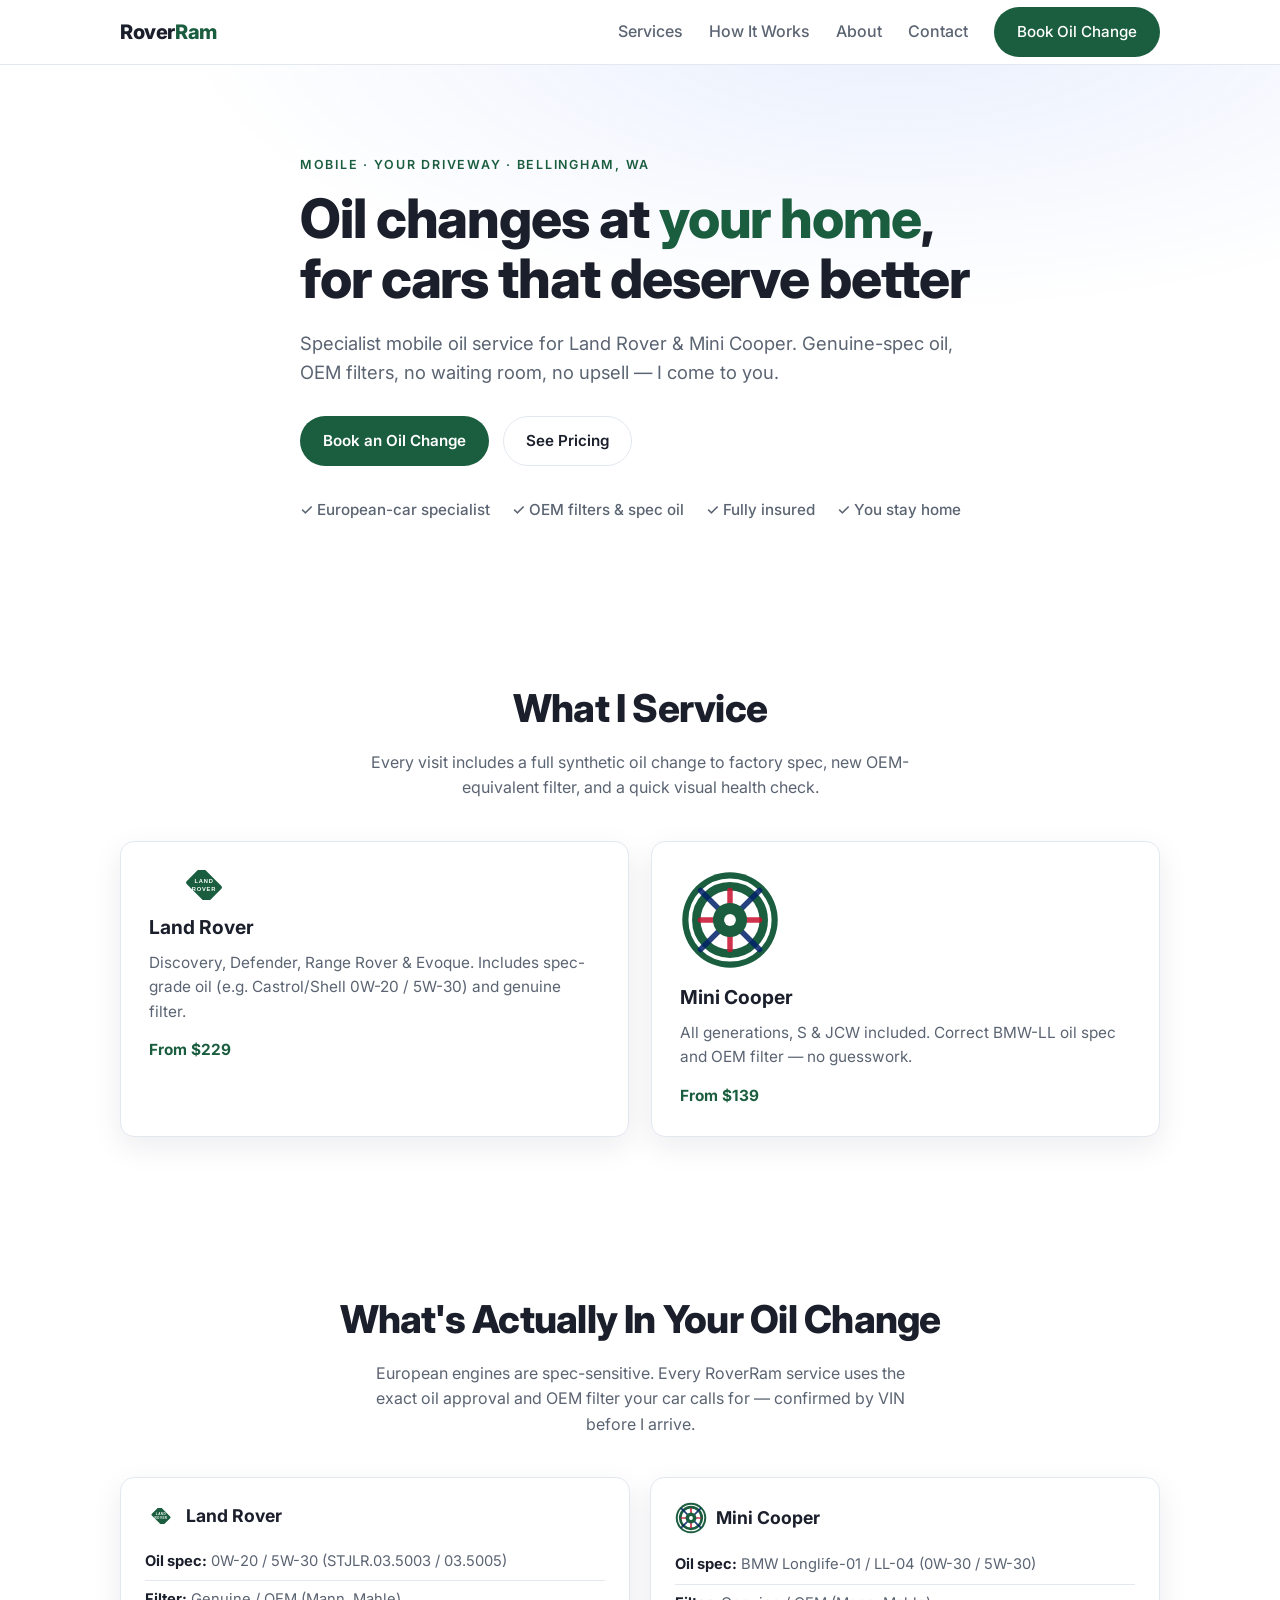
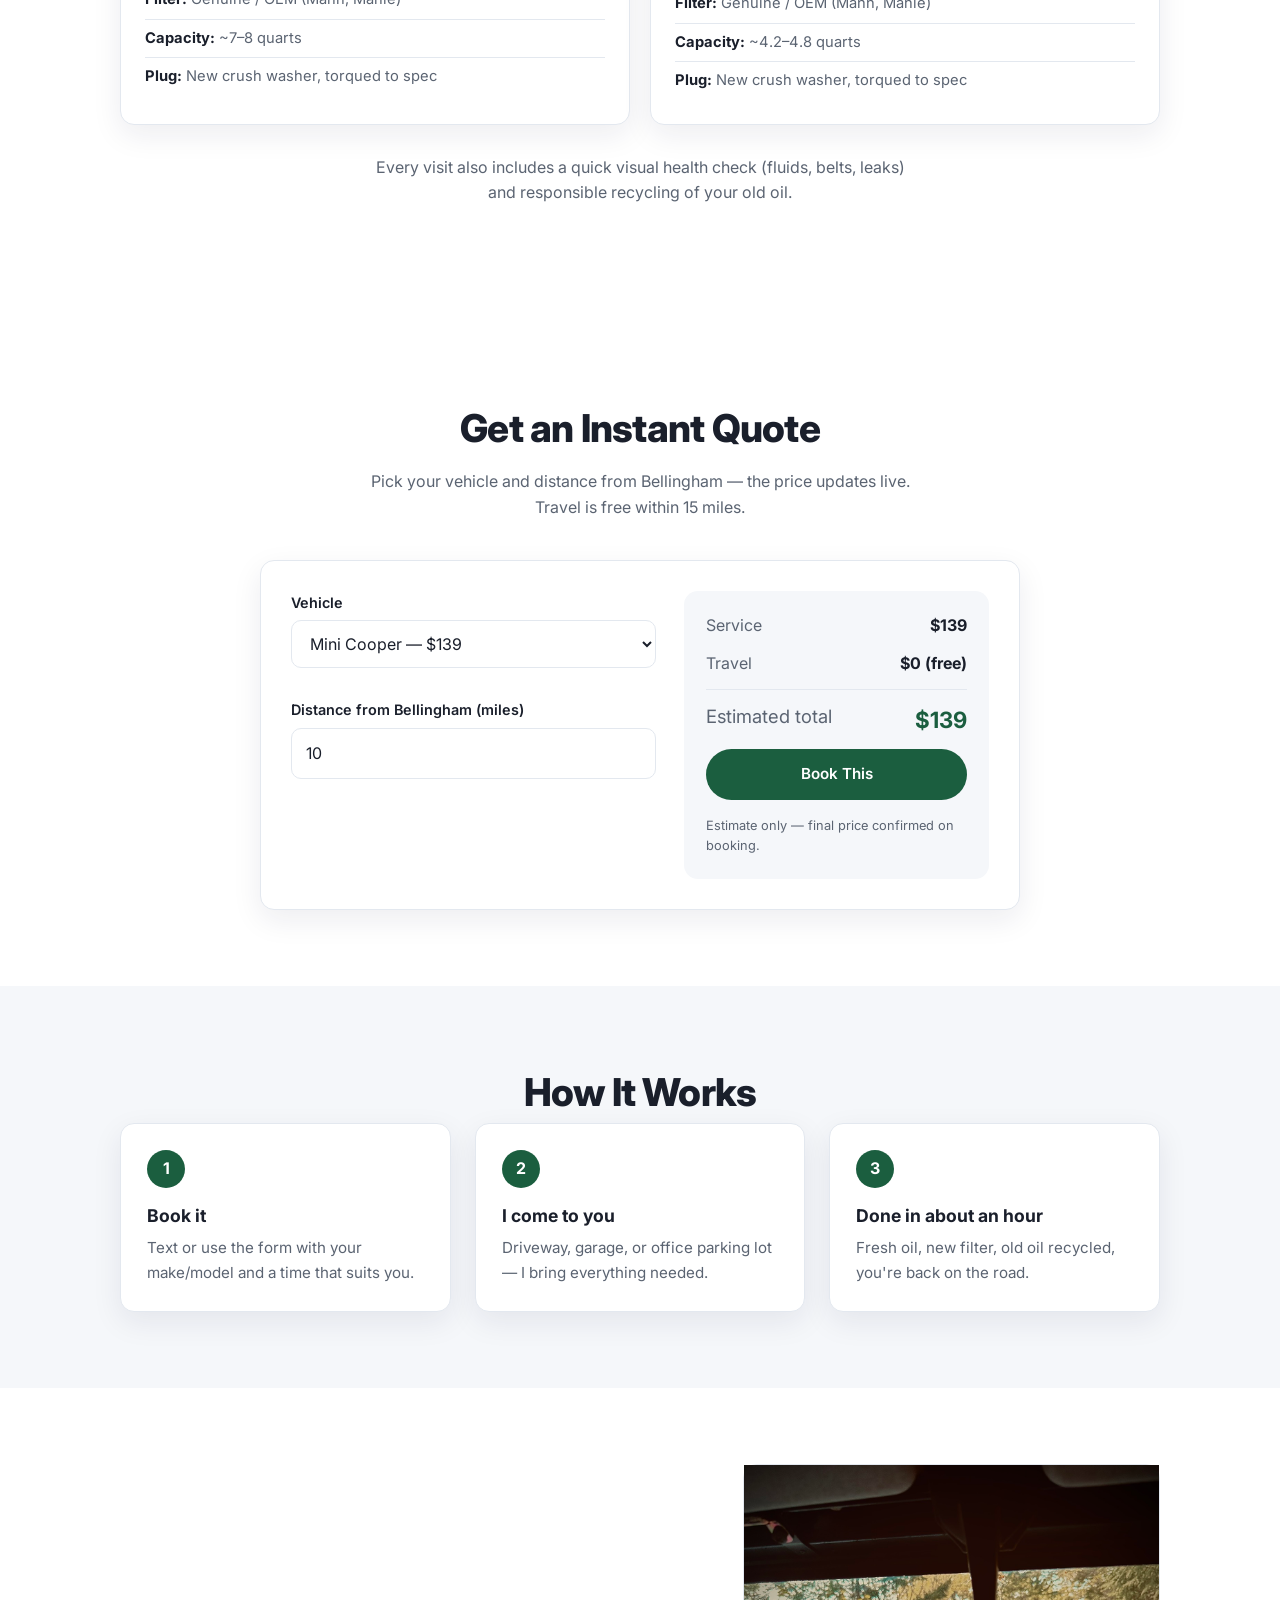
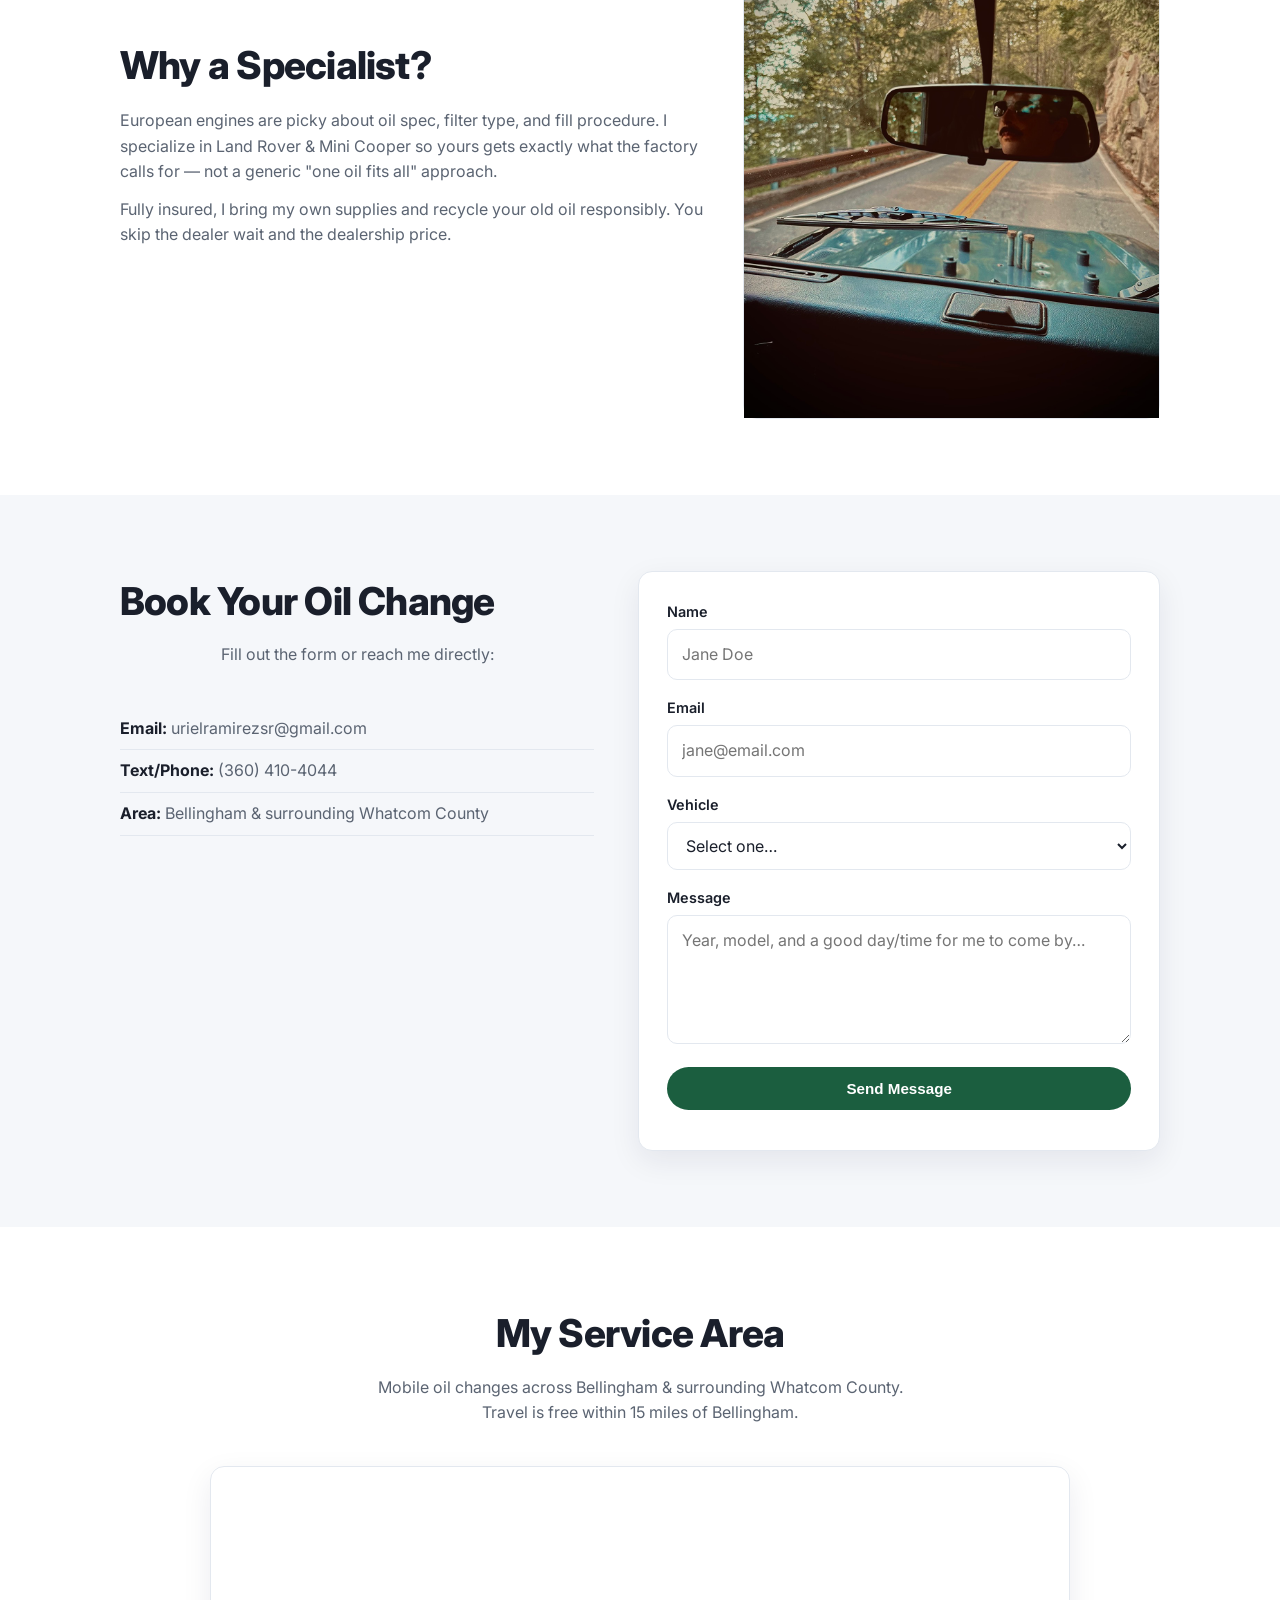
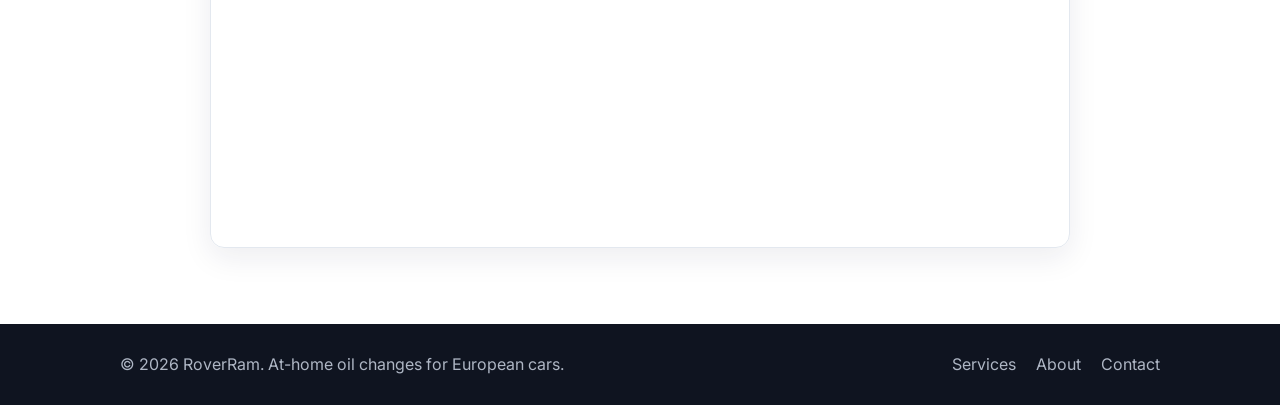
==== commit e0c15411: "How it works: 'Done in about an hour' (was '~45 min')" ====
--- a/index.html
+++ b/index.html
@@ -135,7 +135,7 @@
       <ol class="steps">
         <li><span class="step-num">1</span><h3>Book it</h3><p>Text or use the form with your make/model and a time that suits you.</p></li>
         <li><span class="step-num">2</span><h3>I come to you</h3><p>Driveway, garage, or office parking lot — I bring everything needed.</p></li>
-        <li><span class="step-num">3</span><h3>Done in ~45 min</h3><p>Fresh oil, new filter, old oil recycled, you're back on the road.</p></li>
+        <li><span class="step-num">3</span><h3>Done in about an hour</h3><p>Fresh oil, new filter, old oil recycled, you're back on the road.</p></li>
       </ol>
     </div>
   </section>
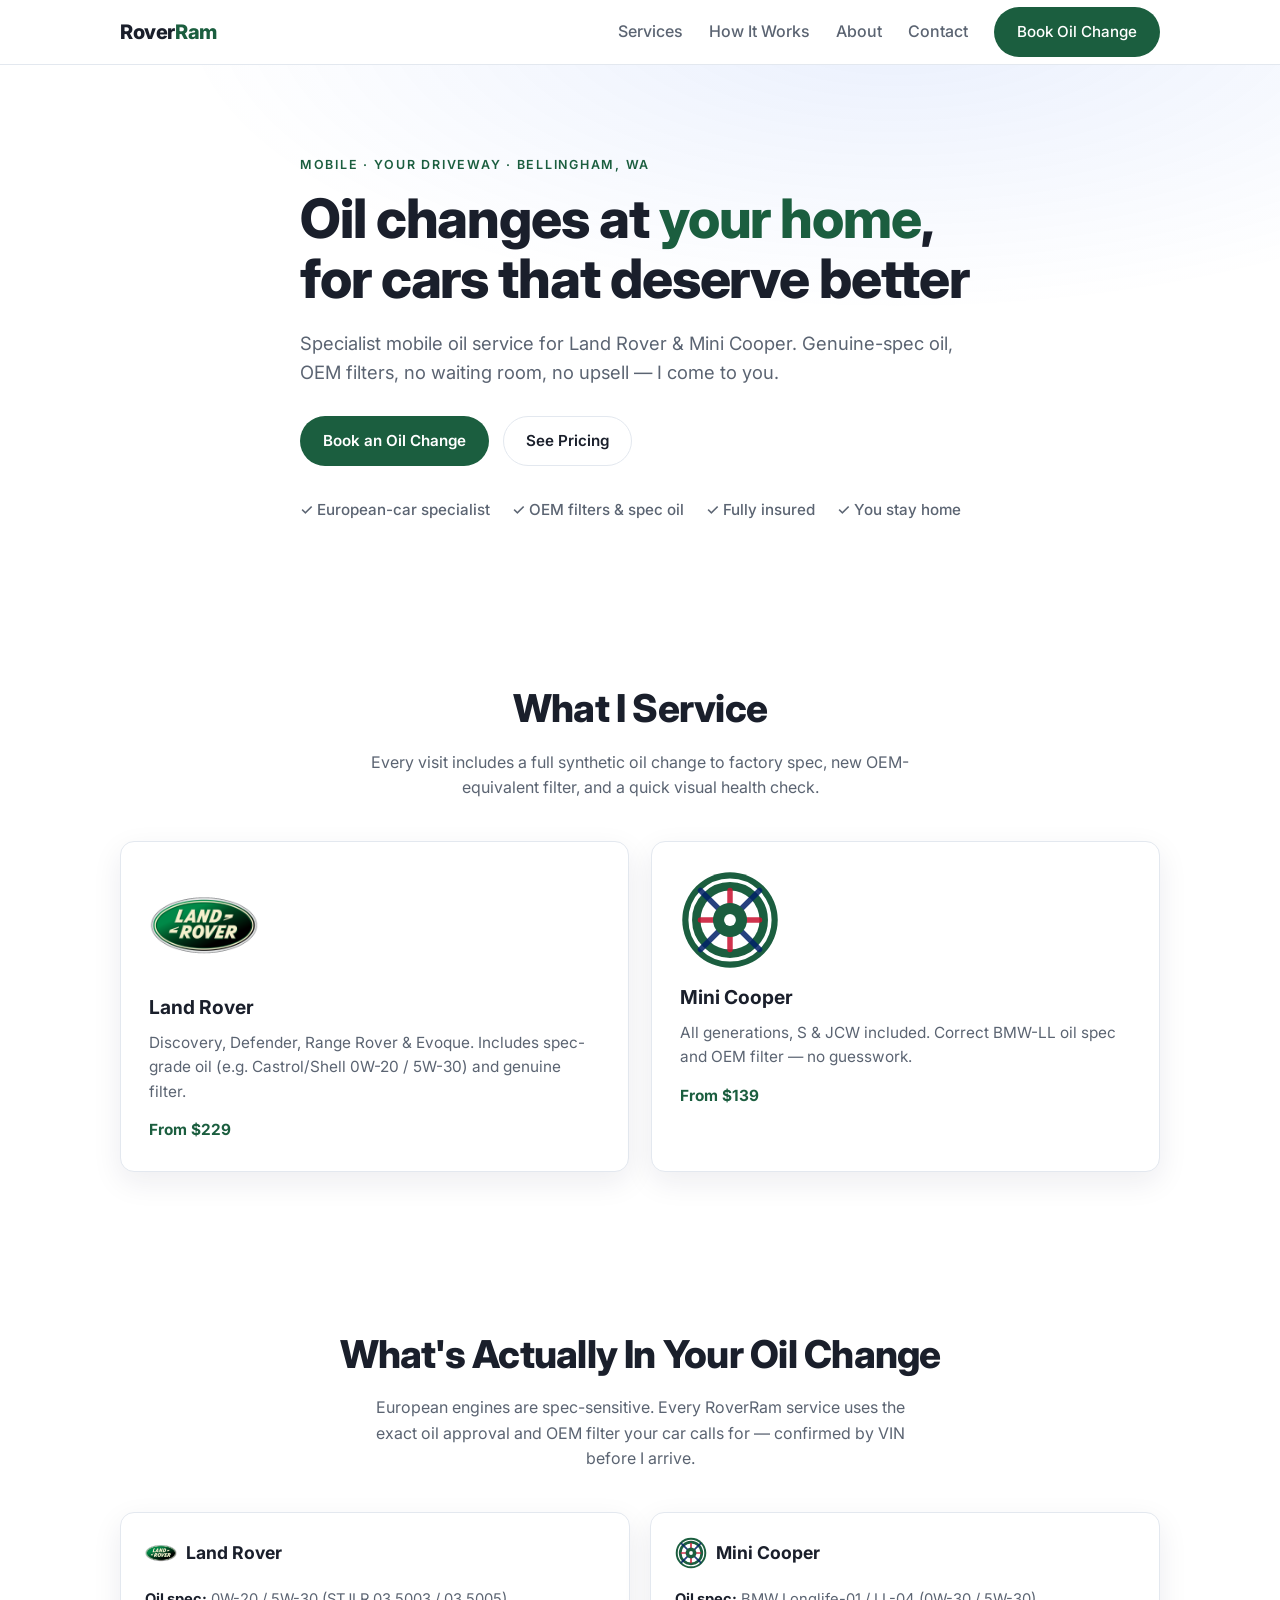
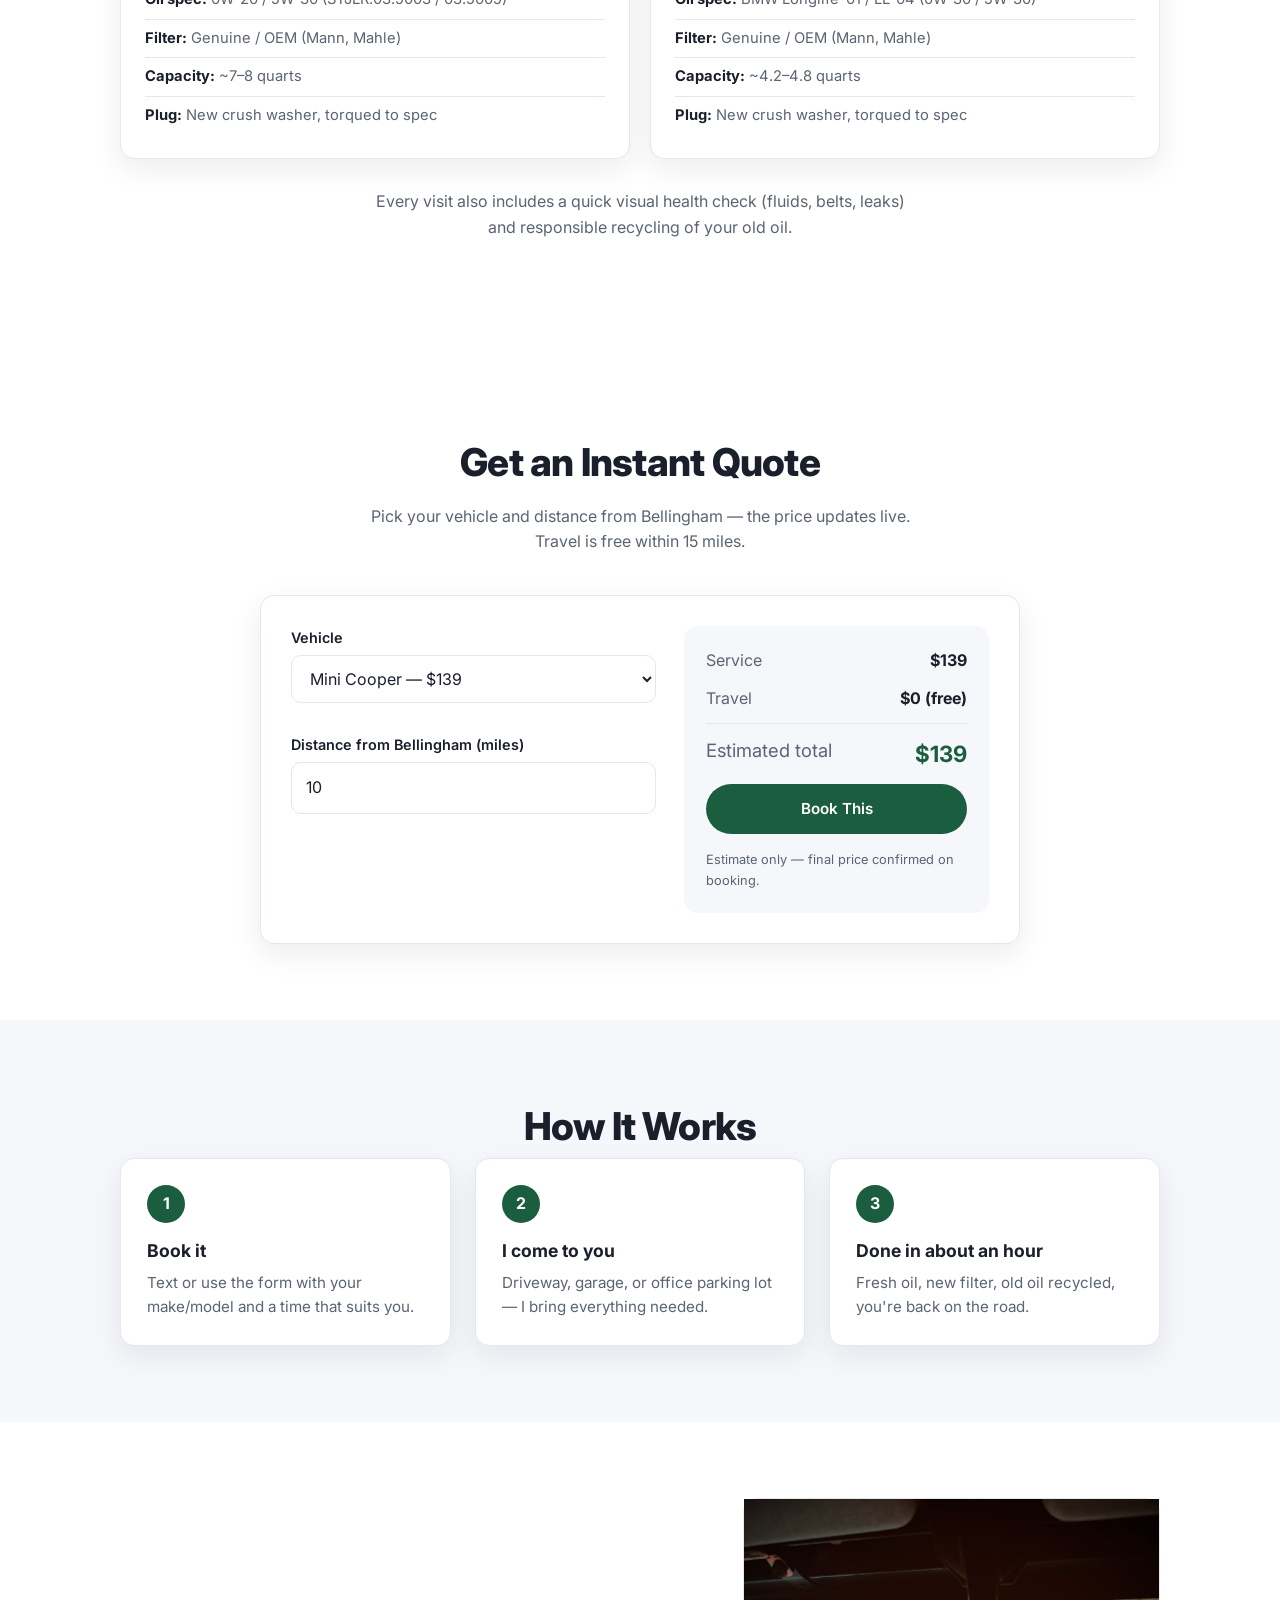
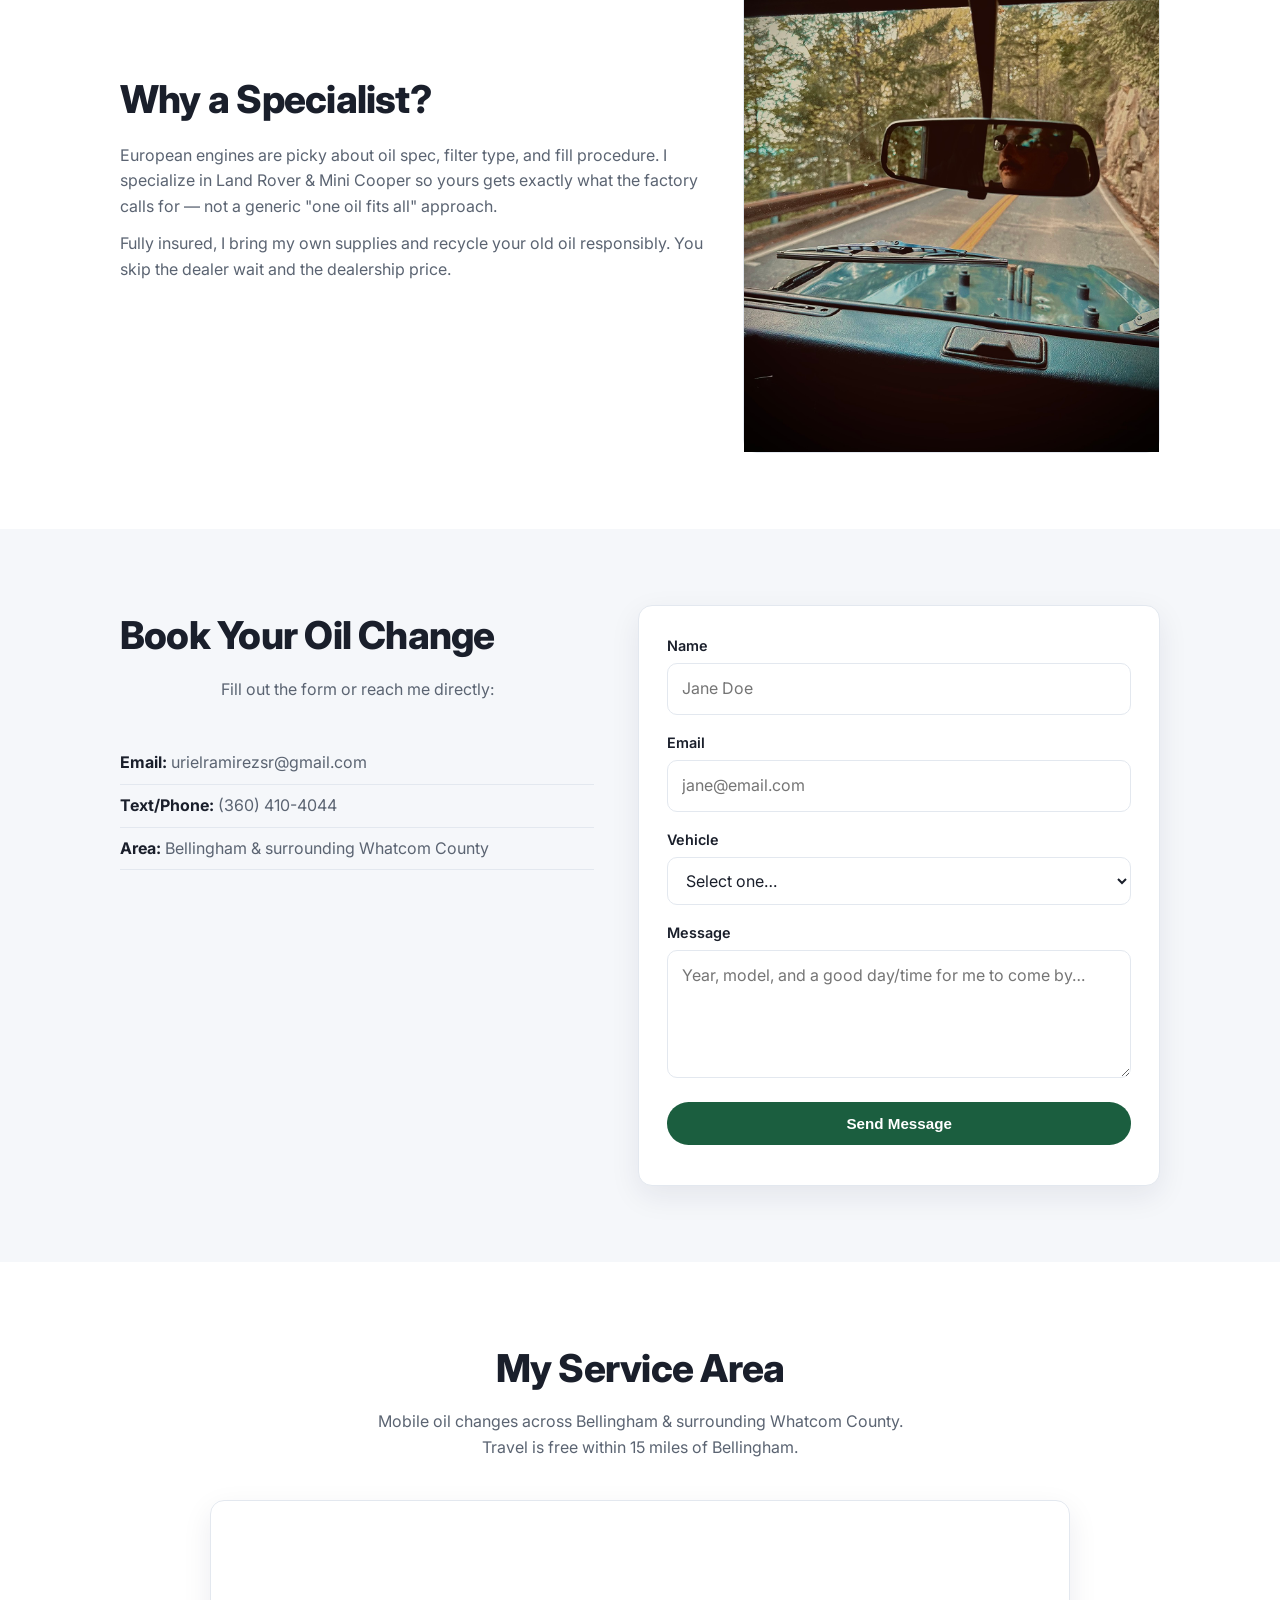
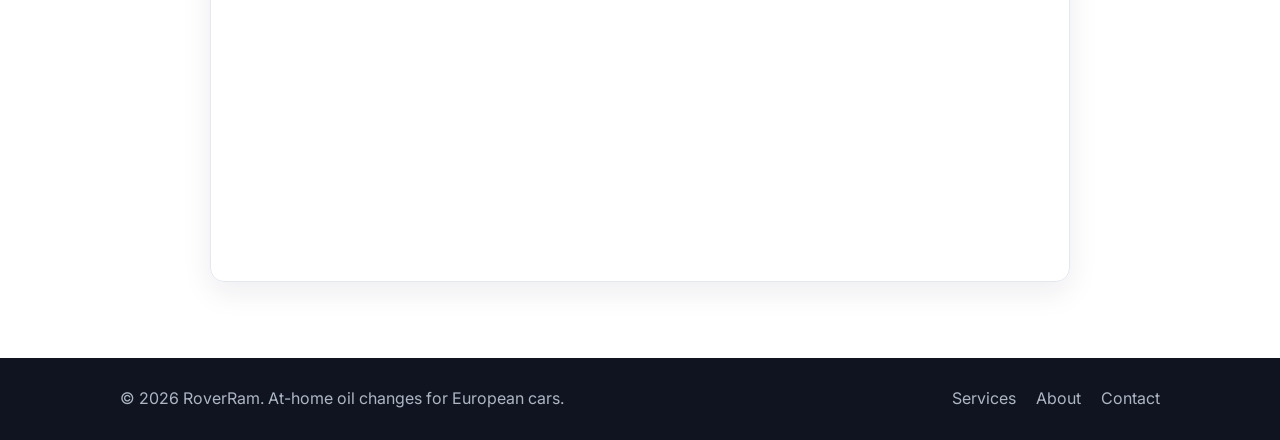
==== commit 88ae3aab: "Swap Land Rover logo SVG for supplied PNG in services + specs" ====
--- a/index.html
+++ b/index.html
@@ -54,7 +54,7 @@
       <p class="section-sub">Every visit includes a full synthetic oil change to factory spec, new OEM-equivalent filter, and a quick visual health check.</p>
       <div class="cards">
         <article class="card">
-          <div class="card-icon"><img src="assets/images/land-rover.svg" width="110" height="30" alt="" aria-hidden="true" /></div>
+          <div class="card-icon"><img src="assets/images/land-rover.png" width="110" height="110" alt="Land Rover logo" aria-hidden="true" /></div>
           <h3>Land Rover</h3>
           <p>Discovery, Defender, Range Rover &amp; Evoque. Includes spec-grade oil (e.g. Castrol/Shell 0W-20 / 5W-30) and genuine filter.</p>
           <p class="price">From $229</p>
@@ -76,7 +76,7 @@
       <p class="section-sub">European engines are spec-sensitive. Every RoverRam service uses the exact oil approval and OEM filter your car calls for — confirmed by VIN before I arrive.</p>
       <div class="spec-grid">
         <div class="spec-card">
-          <h3><img src="assets/images/land-rover.svg" width="32" height="16" alt="" aria-hidden="true" class="spec-logo" /> Land Rover</h3>
+          <h3><img src="assets/images/land-rover.png" width="32" height="32" alt="Land Rover logo" class="spec-logo" /> Land Rover</h3>
           <ul>
             <li><strong>Oil spec:</strong> 0W-20 / 5W-30 (STJLR.03.5003 / 03.5005)</li>
             <li><strong>Filter:</strong> Genuine / OEM (Mann, Mahle)</li>
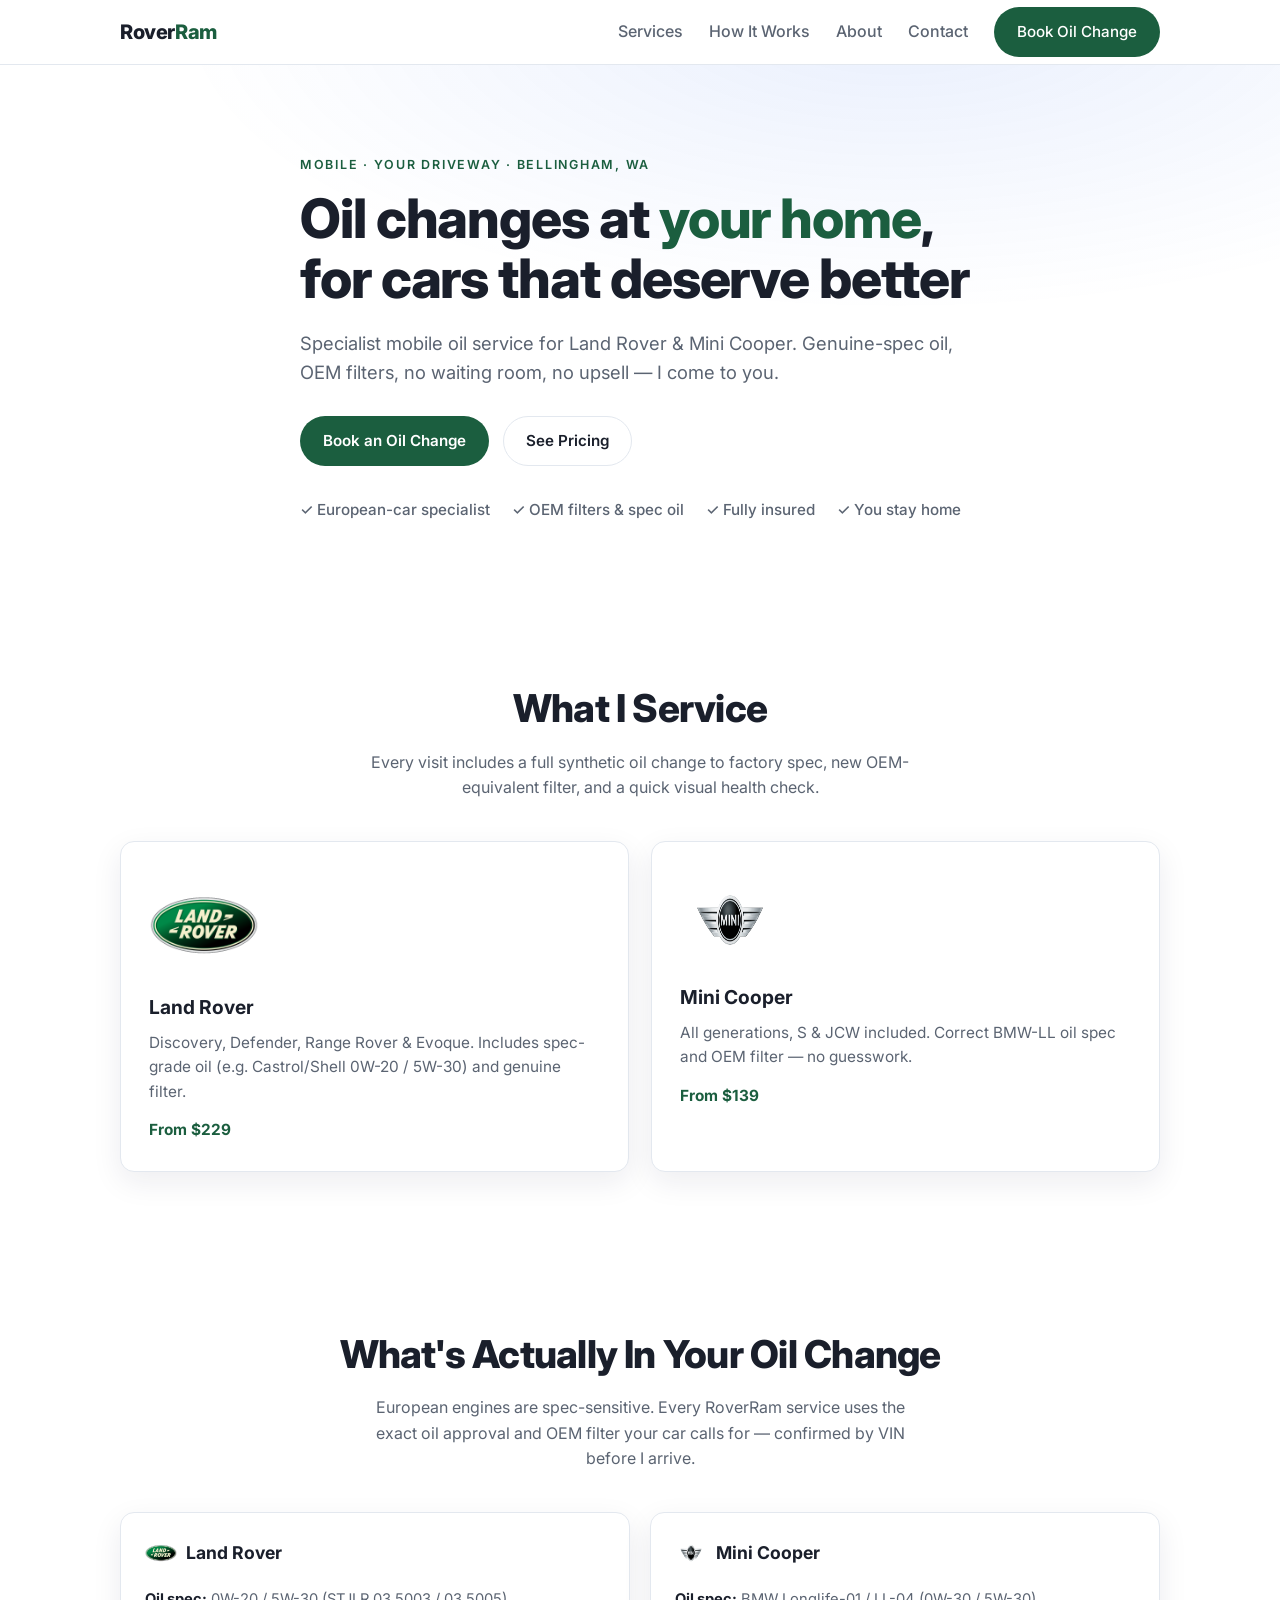
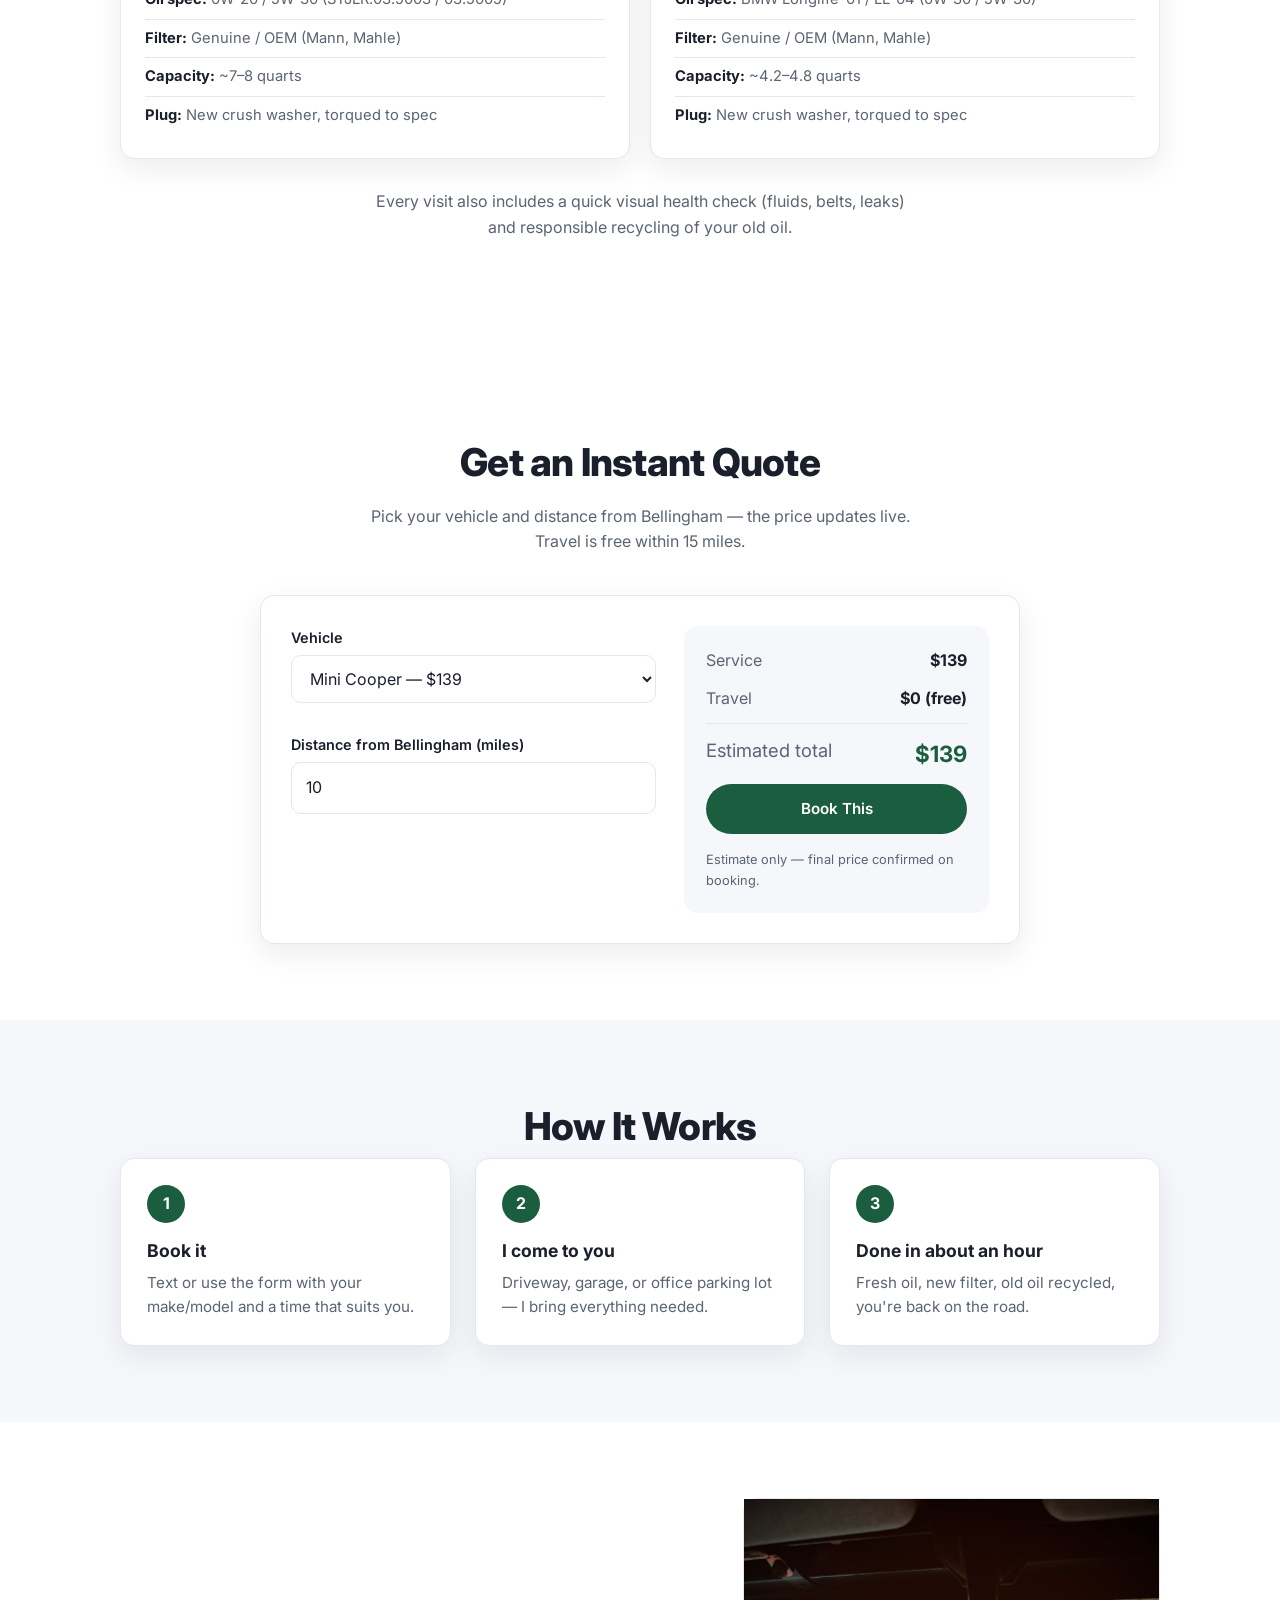
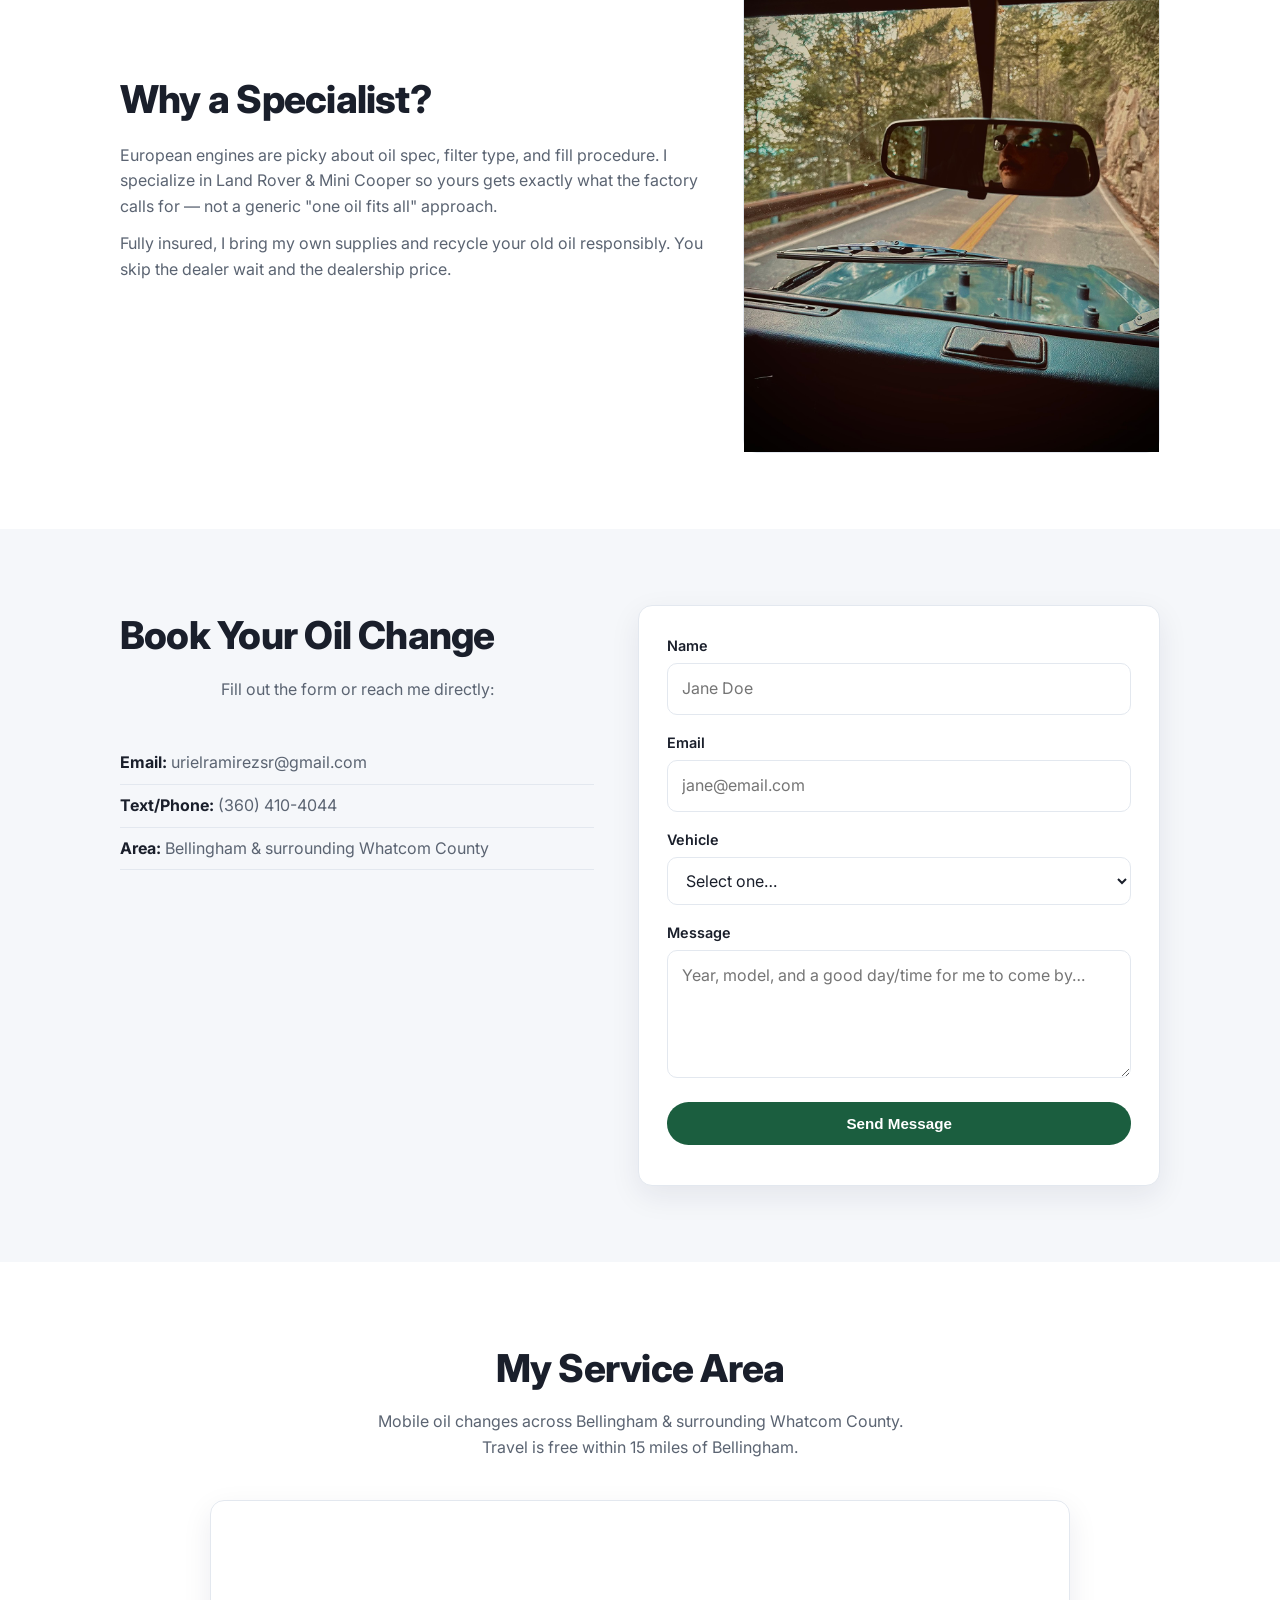
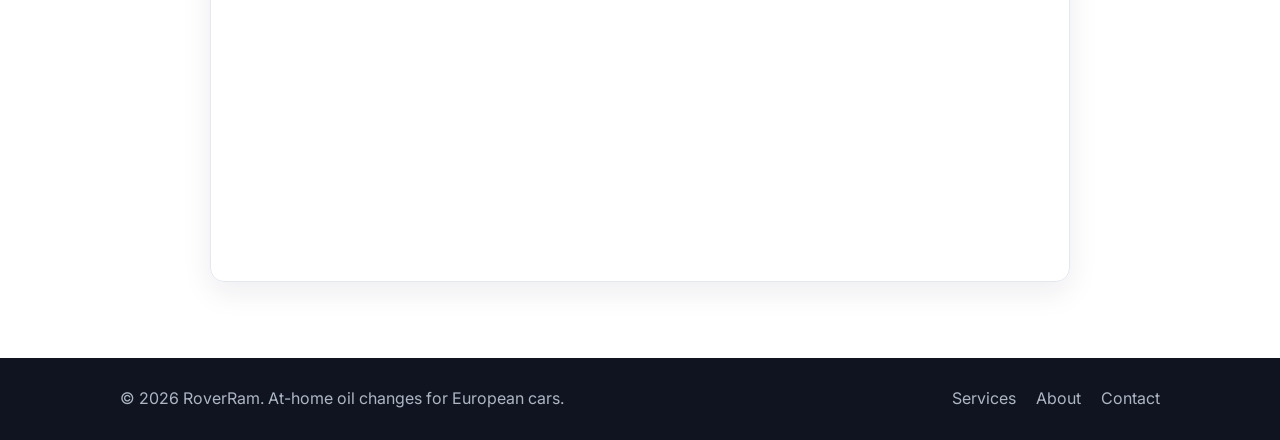
==== commit 1723864e: "Swap Mini Cooper logo SVG for supplied PNG in services + specs" ====
--- a/index.html
+++ b/index.html
@@ -60,7 +60,7 @@
           <p class="price">From $229</p>
         </article>
         <article class="card">
-          <div class="card-icon"><img src="assets/images/mini-cooper.svg" width="100" height="100" alt="" aria-hidden="true" /></div>
+          <div class="card-icon"><img src="assets/images/mini-cooper.png" width="100" height="100" alt="Mini Cooper logo" aria-hidden="true" /></div>
           <h3>Mini Cooper</h3>
           <p>All generations, S &amp; JCW included. Correct BMW-LL oil spec and OEM filter — no guesswork.</p>
           <p class="price">From $139</p>
@@ -85,7 +85,7 @@
           </ul>
         </div>
         <div class="spec-card">
-          <h3><img src="assets/images/mini-cooper.svg" width="32" height="32" alt="" aria-hidden="true" class="spec-logo" /> Mini Cooper</h3>
+          <h3><img src="assets/images/mini-cooper.png" width="32" height="32" alt="Mini Cooper logo" class="spec-logo" /> Mini Cooper</h3>
           <ul>
             <li><strong>Oil spec:</strong> BMW Longlife-01 / LL-04 (0W-30 / 5W-30)</li>
             <li><strong>Filter:</strong> Genuine / OEM (Mann, Mahle)</li>
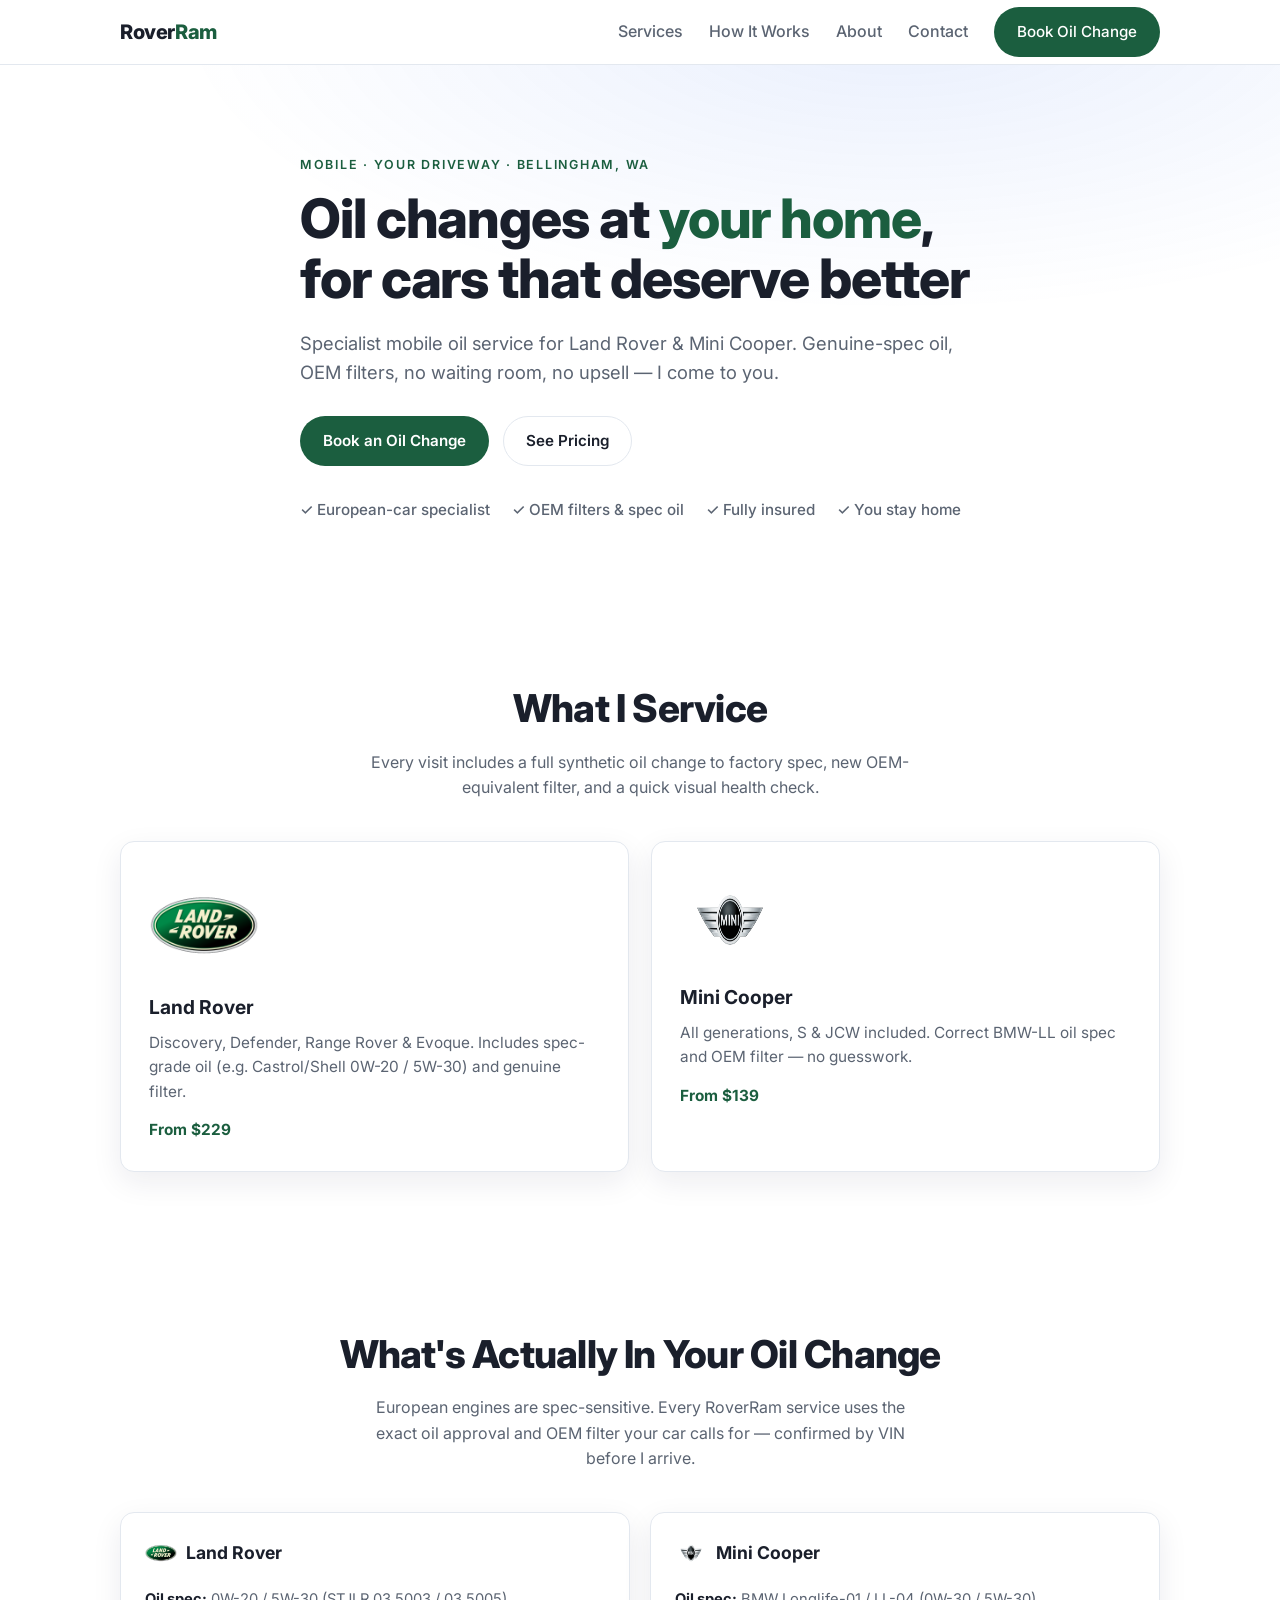
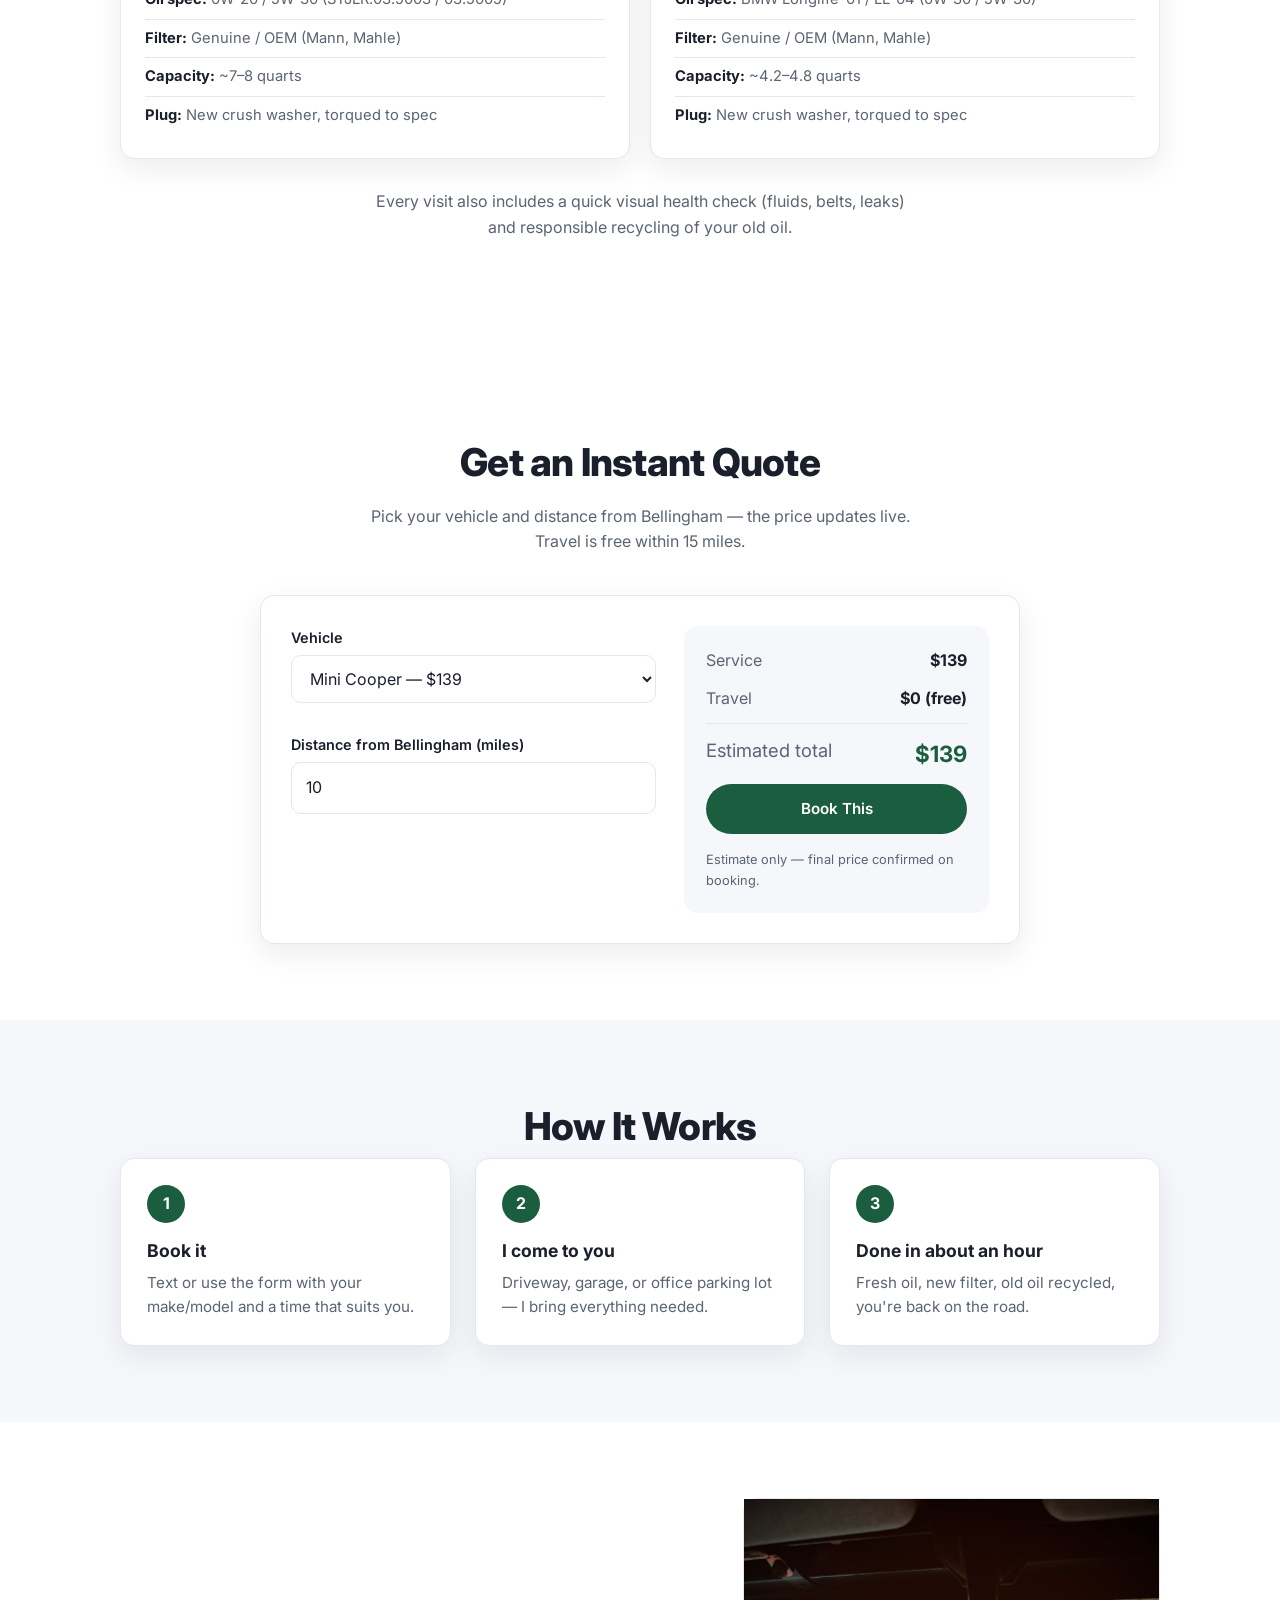
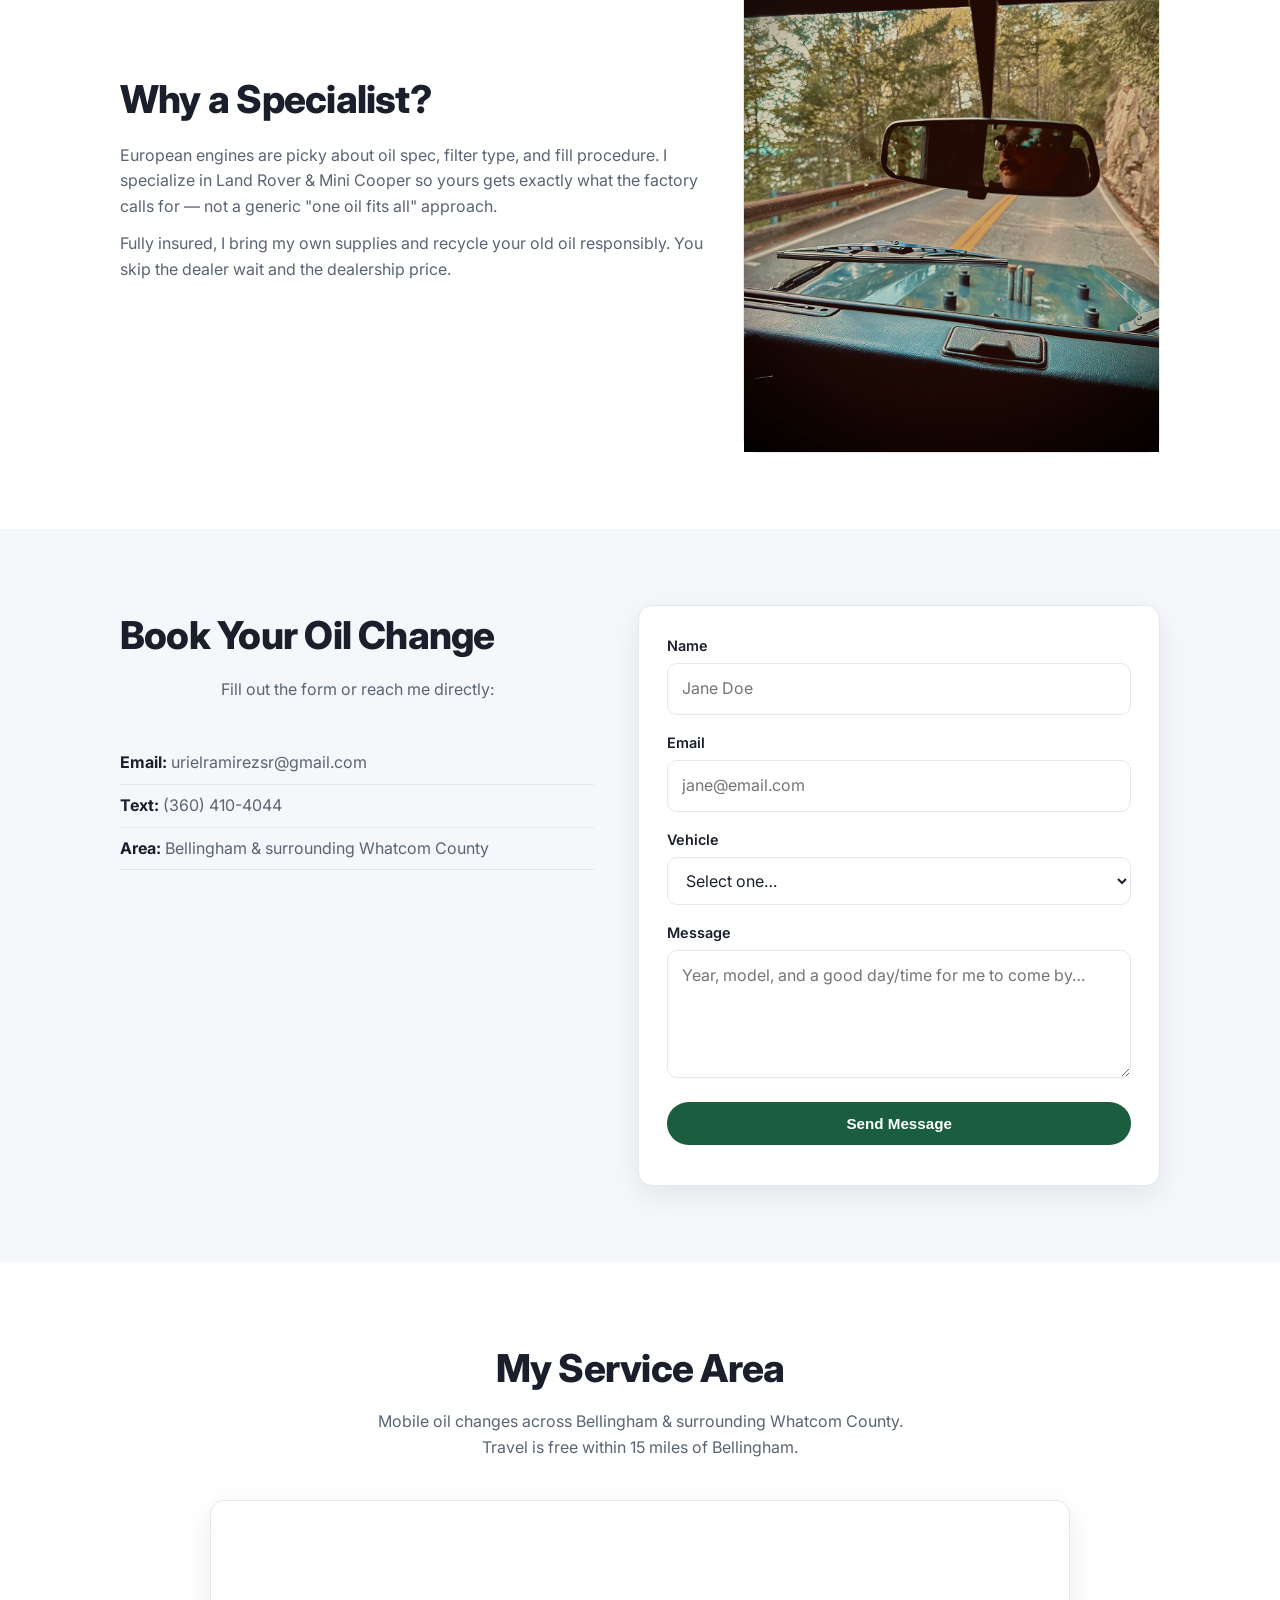
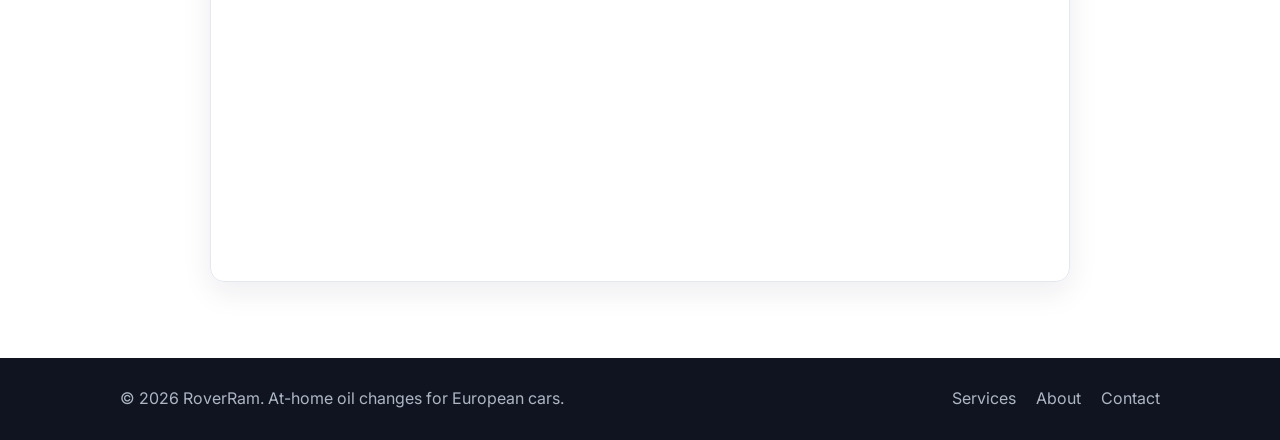
==== commit 11e5b254: "Contact: 'Text' only (no phone label), update success page copy" ====
--- a/index.html
+++ b/index.html
@@ -160,7 +160,7 @@
         <p class="section-sub">Fill out the form or reach me directly:</p>
         <ul class="contact-list">
           <li><strong>Email:</strong> urielramirezsr@gmail.com</li>
-          <li><strong>Text/Phone:</strong> (360) 410-4044</li>
+          <li><strong>Text:</strong> (360) 410-4044</li>
           <li><strong>Area:</strong> Bellingham &amp; surrounding Whatcom County</li>
         </ul>
       </div>
